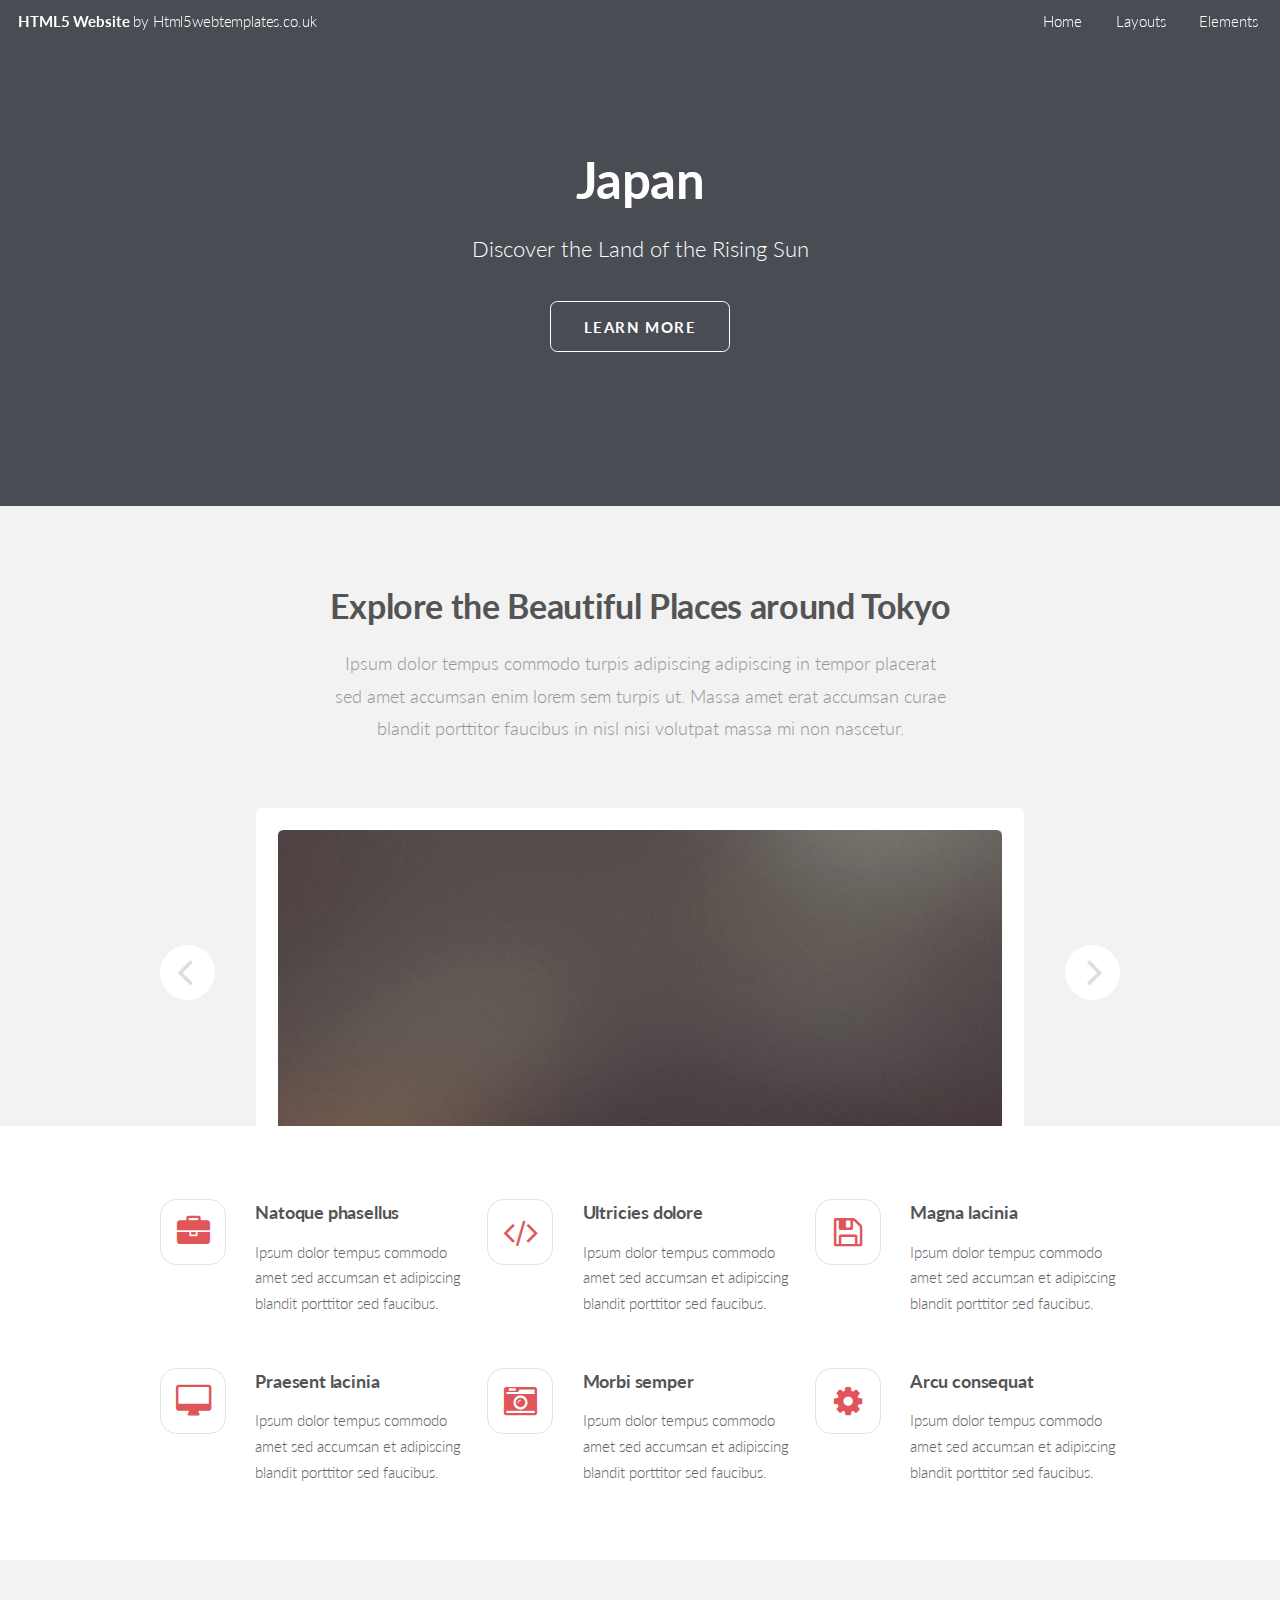
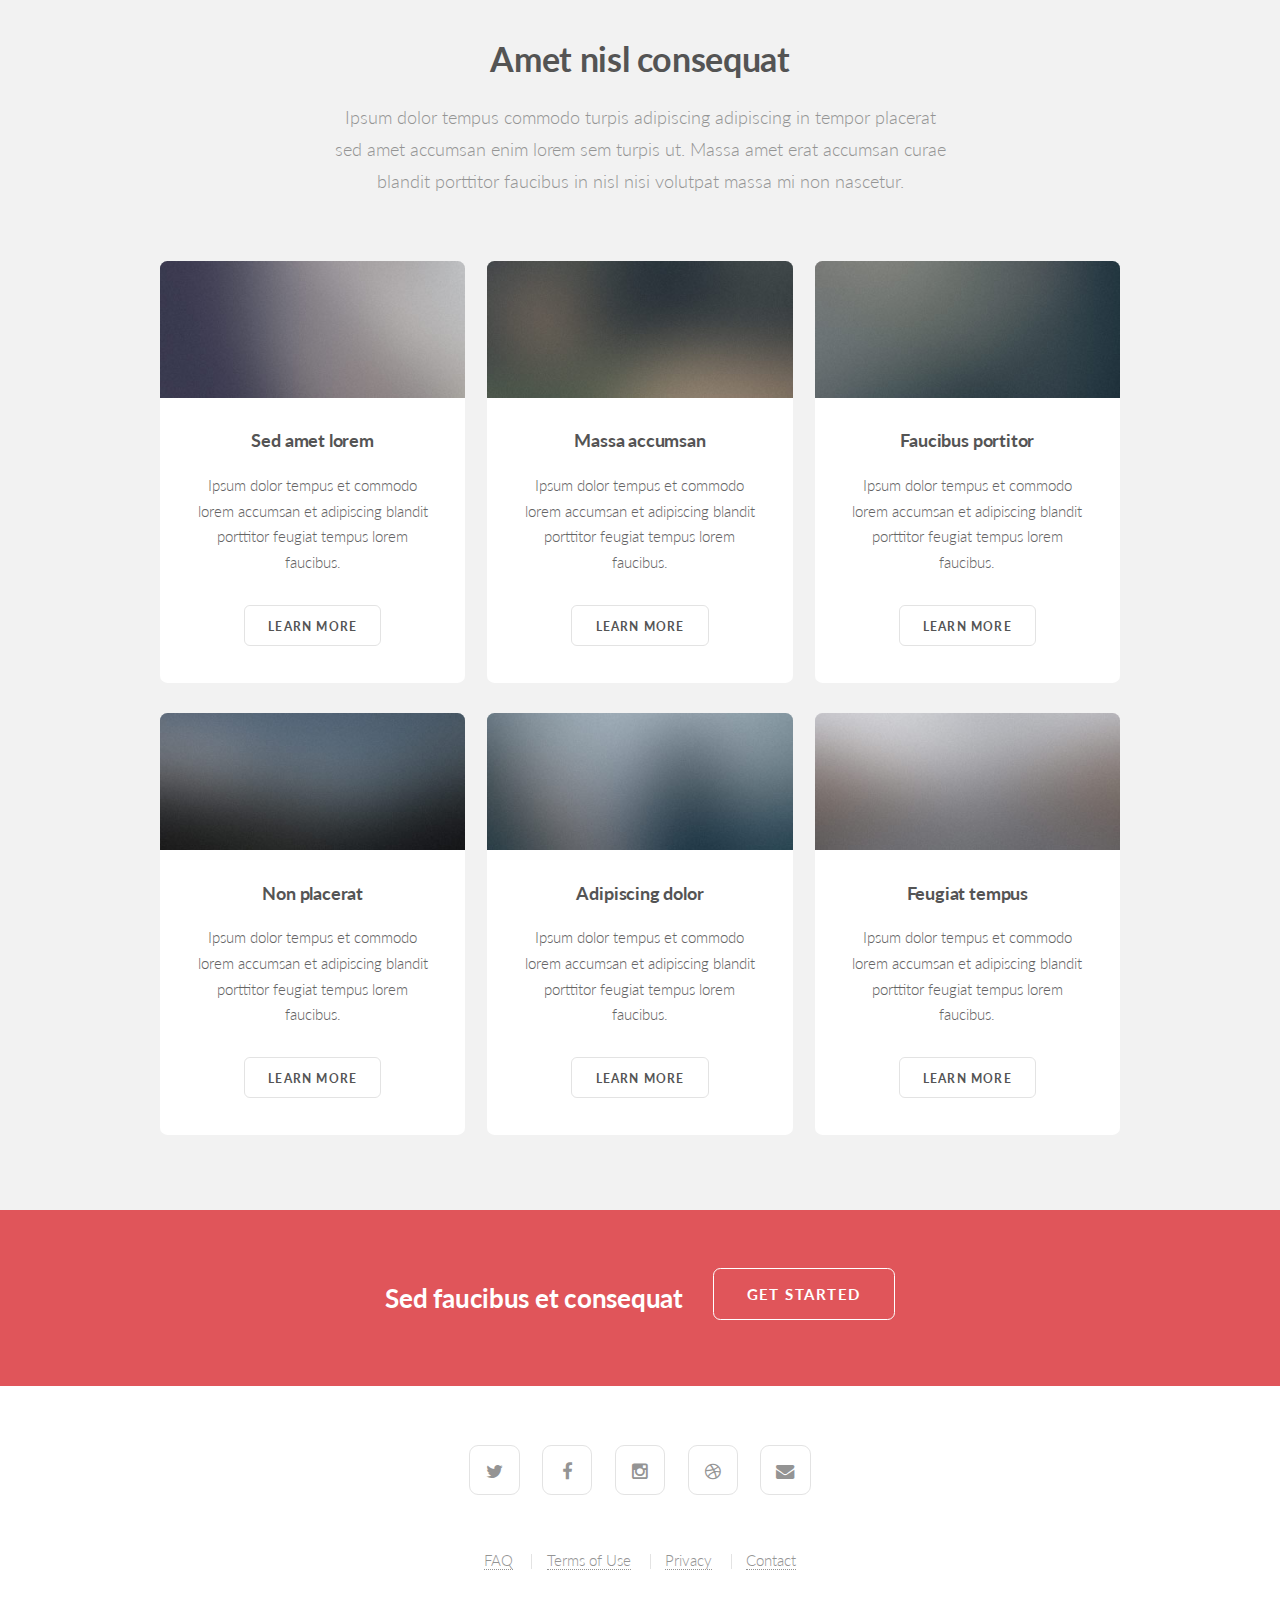
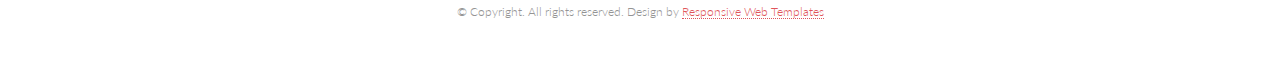
==== index.html @ 4ec7dd58 "Initial Commit" ====
<!DOCTYPE HTML>

<html>
	<head>
		<title> </title>
		<meta http-equiv="content-type" content="text/html; charset=utf-8" />
		<meta name="description" content="" />
		<meta name="keywords" content="" />
		<!--[if lte IE 8]><script src="css/ie/html5shiv.js"></script><![endif]-->
		<script src="js/jquery.min.js"></script>
		<script src="js/jquery.dropotron.min.js"></script>
		<script src="js/jquery.scrollgress.min.js"></script>
		<script src="js/jquery.scrolly.min.js"></script>
		<script src="js/jquery.slidertron.min.js"></script>
		<script src="js/skel.min.js"></script>
		<script src="js/skel-layers.min.js"></script>
		<script src="js/init.js"></script>
		<noscript>
			<link rel="stylesheet" href="css/skel.css" />
			<link rel="stylesheet" href="css/style.css" />
			<link rel="stylesheet" href="css/style-xlarge.css" />
		</noscript>
		<!--[if lte IE 9]><link rel="stylesheet" href="css/ie/v9.css" /><![endif]-->
		<!--[if lte IE 8]><link rel="stylesheet" href="css/ie/v8.css" /><![endif]-->
	</head>
	<body class="landing">

		<!-- Header -->
			<header id="header" class="alt skel-layers-fixed">
				<h1><a href="index.html">HTML5 Website <span>by Html5webtemplates.co.uk</span></a></h1>
				<nav id="nav">
					<ul>
						<li><a href="index.html">Home</a></li>
						<li>
							<a href="">Layouts</a>
							<ul>
								<li><a href="left-sidebar.html">Places</a></li>
								<li><a href="right-sidebar.html">Foods</a></li>
								<li><a href="no-sidebar.html">xNo Sidebar</a></li>
								<li>
									<a href="">Submenu</a>
									<ul>
										<li><a href="#">Option 1</a></li>
										<li><a href="#">Option 2</a></li>
										<li><a href="#">Option 3</a></li>
										<li><a href="#">Option 4</a></li>
									</ul>
								</li>
							</ul>
						</li>
						<li><a href="elements.html">Elements</a></li>
					</ul>
				</nav>
			</header>

		<!-- Banner -->
			<section id="banner">
				<div class="inner">
					<h1>Japan</h1>
					<p>Discover the Land of the Rising Sun</p>
					<ul class="actions">
						<li><a href="#one" class="button big scrolly">Learn More</a></li>
					</ul>
				</div>
			</section>

		<!-- One -->
			<section id="one" class="wrapper style1">
				<div class="container">
					<header class="major">
						<h2>Explore the Beautiful Places around Tokyo</h2>
						<p>Ipsum dolor tempus commodo turpis adipiscing adipiscing in tempor placerat<br />
						sed amet accumsan enim lorem sem turpis ut. Massa amet erat accumsan curae<br />
						blandit porttitor faucibus in nisl nisi volutpat massa mi non nascetur.</p>
					</header>
					<div class="slider">
						<span class="nav-previous"></span>
						<div class="viewer">
							<div class="reel">
								<div class="slide">
									<img src="images/slide01.jpg" alt="" />
								</div>
								<div class="slide">
									<img src="images/slide02.jpg" alt="" />
								</div>
								<div class="slide">
									<img src="images/slide03.jpg" alt="" />
								</div>
							</div>
						</div>
						<span class="nav-next"></span>
					</div>
				</div>
			</section>

		<!-- Two -->
			<section id="two" class="wrapper style2">
				<div class="container">
					<div class="row uniform">
						<div class="4u 6u(2) 12u$(3)">
							<section class="feature fa-briefcase">
								<h3>Natoque phasellus</h3>
								<p>Ipsum dolor tempus commodo amet sed accumsan et adipiscing blandit porttitor sed faucibus.</p>
							</section>
						</div>
						<div class="4u 6u$(2) 12u$(3)">
							<section class="feature fa-code">
								<h3>Ultricies dolore</h3>
								<p>Ipsum dolor tempus commodo amet sed accumsan et adipiscing blandit porttitor sed faucibus.</p>
							</section>
						</div>
						<div class="4u$ 6u(2) 12u$(3)">
							<section class="feature fa-save">
								<h3>Magna lacinia</h3>
								<p>Ipsum dolor tempus commodo amet sed accumsan et adipiscing blandit porttitor sed faucibus.</p>
							</section>
						</div>
						<div class="4u 6u$(2) 12u$(3)">
							<section class="feature fa-desktop">
								<h3>Praesent lacinia</h3>
								<p>Ipsum dolor tempus commodo amet sed accumsan et adipiscing blandit porttitor sed faucibus.</p>
							</section>
						</div>
						<div class="4u 6u(2) 12u$(3)">
							<section class="feature fa-camera-retro">
								<h3>Morbi semper</h3>
								<p>Ipsum dolor tempus commodo amet sed accumsan et adipiscing blandit porttitor sed faucibus.</p>
							</section>
						</div>
						<div class="4u$ 6u$(2) 12u$(3)">
							<section class="feature fa-cog">
								<h3>Arcu consequat</h3>
								<p>Ipsum dolor tempus commodo amet sed accumsan et adipiscing blandit porttitor sed faucibus.</p>
							</section>
						</div>
					</div>
				</div>
			</section>

		<!-- Three -->
			<section id="three" class="wrapper style1">
				<div class="container">
					<header class="major">
						<h2>Amet nisl consequat</h2>
						<p>Ipsum dolor tempus commodo turpis adipiscing adipiscing in tempor placerat<br />
						sed amet accumsan enim lorem sem turpis ut. Massa amet erat accumsan curae<br />
						blandit porttitor faucibus in nisl nisi volutpat massa mi non nascetur.</p>
					</header>
					<div class="row">
						<div class="4u 6u(2) 12u$(3)">
							<article class="box post">
								<a href="#" class="image fit"><img src="images/pic01.jpg" alt="" /></a>
								<h3>Sed amet lorem</h3>
								<p>Ipsum dolor tempus et commodo lorem accumsan et adipiscing blandit porttitor feugiat tempus lorem faucibus.</p>
								<ul class="actions">
									<li><a href="#" class="button">Learn More</a></li>
								</ul>
							</article>
						</div>
						<div class="4u 6u$(2) 12u$(3)">
							<article class="box post">
								<a href="#" class="image fit"><img src="images/pic02.jpg" alt="" /></a>
								<h3>Massa accumsan</h3>
								<p>Ipsum dolor tempus et commodo lorem accumsan et adipiscing blandit porttitor feugiat tempus lorem faucibus.</p>
								<ul class="actions">
									<li><a href="#" class="button">Learn More</a></li>
								</ul>
							</article>
						</div>
						<div class="4u$ 6u(2) 12u$(3)">
							<article class="box post">
								<a href="#" class="image fit"><img src="images/pic03.jpg" alt="" /></a>
								<h3>Faucibus portitor</h3>
								<p>Ipsum dolor tempus et commodo lorem accumsan et adipiscing blandit porttitor feugiat tempus lorem faucibus.</p>
								<ul class="actions">
									<li><a href="#" class="button">Learn More</a></li>
								</ul>
							</article>
						</div>
						<div class="4u 6u$(2) 12u$(3)">
							<article class="box post">
								<a href="#" class="image fit"><img src="images/pic04.jpg" alt="" /></a>
								<h3>Non placerat</h3>
								<p>Ipsum dolor tempus et commodo lorem accumsan et adipiscing blandit porttitor feugiat tempus lorem faucibus.</p>
								<ul class="actions">
									<li><a href="#" class="button">Learn More</a></li>
								</ul>
							</article>
						</div>
						<div class="4u 6u(2) 12u$(3)">
							<article class="box post">
								<a href="#" class="image fit"><img src="images/pic05.jpg" alt="" /></a>
								<h3>Adipiscing dolor</h3>
								<p>Ipsum dolor tempus et commodo lorem accumsan et adipiscing blandit porttitor feugiat tempus lorem faucibus.</p>
								<ul class="actions">
									<li><a href="#" class="button">Learn More</a></li>
								</ul>
							</article>
						</div>
						<div class="4u$ 6u$(2) 12u$(3)">
							<article class="box post">
								<a href="#" class="image fit"><img src="images/pic06.jpg" alt="" /></a>
								<h3>Feugiat tempus</h3>
								<p>Ipsum dolor tempus et commodo lorem accumsan et adipiscing blandit porttitor feugiat tempus lorem faucibus.</p>
								<ul class="actions">
									<li><a href="#" class="button">Learn More</a></li>
								</ul>
							</article>
						</div>
					</div>
				</div>
			</section>

		<!-- CTA -->
			<section id="cta" class="wrapper style3">
				<h2>Sed faucibus et consequat</h2>
				<ul class="actions">
					<li><a href="#" class="button big">Get Started</a></li>
				</ul>
			</section>

		<!-- Footer -->
			<footer id="footer">
				<ul class="icons">
					<li><a href="#" class="icon fa-twitter"><span class="label">Twitter</span></a></li>
					<li><a href="#" class="icon fa-facebook"><span class="label">Facebook</span></a></li>
					<li><a href="#" class="icon fa-instagram"><span class="label">Instagram</span></a></li>
					<li><a href="#" class="icon fa-dribbble"><span class="label">Dribbble</span></a></li>
					<li><a href="#" class="icon fa-envelope"><span class="label">Envelope</span></a></li>
				</ul>
				<ul class="menu">
					<li><a href="#">FAQ</a></li>
					<li><a href="#">Terms of Use</a></li>
					<li><a href="#">Privacy</a></li>
					<li><a href="#">Contact</a></li>
				</ul>
				<span class="copyright">
					&copy; Copyright. All rights reserved. Design by <a href="http://www.html5webtemplates.co.uk">Responsive Web Templates</a>
				</span>
			</footer>

	</body>
</html>
---- css/skel.css ----
/* Resets (http://meyerweb.com/eric/tools/css/reset/ | v2.0 | 20110126 | License: none (public domain)) */

	html,body,div,span,applet,object,iframe,h1,h2,h3,h4,h5,h6,p,blockquote,pre,a,abbr,acronym,address,big,cite,code,del,dfn,em,img,ins,kbd,q,s,samp,small,strike,strong,sub,sup,tt,var,b,u,i,center,dl,dt,dd,ol,ul,li,fieldset,form,label,legend,table,caption,tbody,tfoot,thead,tr,th,td,article,aside,canvas,details,embed,figure,figcaption,footer,header,hgroup,menu,nav,output,ruby,section,summary,time,mark,audio,video{margin:0;padding:0;border:0;font-size:100%;font:inherit;vertical-align:baseline;}article,aside,details,figcaption,figure,footer,header,hgroup,menu,nav,section{display:block;}body{line-height:1;}ol,ul{list-style:none;}blockquote,q{quotes:none;}blockquote:before,blockquote:after,q:before,q:after{content:'';content:none;}table{border-collapse:collapse;border-spacing:0;}body{-webkit-text-size-adjust:none}

/* Box Model */

	*, *:before, *:after {
		-moz-box-sizing: border-box;
		-webkit-box-sizing: border-box;
		box-sizing: border-box;
	}

/* Container */

	body {
		/* min-width: (containers) */
		min-width: 1200px;
	}

	.container {
		margin-left: auto;
		margin-right: auto;
		
		/* width: (containers) */
		width: 1200px;
	}

	/* Modifiers */

		/* 125% */
			.container.\31 25\25 {
				width: 100%;
				
				/* max-width: (containers * 1.25) */
				max-width: 1500px;

				/* min-width: (containers) */
				min-width: 1200px;
			}

		/* 75% */
			.container.\37 5\25 {
				
				/* width: (containers * 0.75) */
				width: 900px;

			}

		/* 50% */
			.container.\35 0\25 {
				
				/* width: (containers * 0.50) */
				width: 600px;

			}

		/* 25% */
			.container.\32 5\25 {
				
				/* width: (containers * 0.25) */
				width: 300px;

			}

/* Grid */

	.row {
		border-bottom: solid 1px transparent;
	}
	
	.row > * {
		float: left;
	}
	
	.row:after, .row:before {
		content: '';
		display: block;
		clear: both;
		height: 0;
	}
	
	.row.uniform > * > :first-child {
		margin-top: 0;
	}
	
	.row.uniform > * > :last-child {
		margin-bottom: 0;
	}

	/* Gutters */

		/* Normal */
		
			.row > * {
				/* padding: (gutters.horizontal) 0 0 (gutters.vertical) */
				padding: 0 0 0 2em;
			}

			.row {
				/* margin: -(gutters.horizontal) 0 0 -(gutters.vertical) */
				margin: 0 0 0 -2em;
			}
			
			.row.uniform > * {
				/* padding: (gutters.vertical) 0 0 (gutters.vertical) */
				padding: 2em 0 0 2em;
			}

			.row.uniform {
				/* margin: -(gutters.vertical) 0 0 -(gutters.vertical) */
				margin: -2em 0 0 -2em;
			}
			
		/* 200% */
		
			.row.\32 00\25 > * {
				/* padding: (gutters.horizontal) 0 0 (gutters.vertical) */
				padding: 0 0 0 4em;
			}

			.row.\32 00\25 {
				/* margin: -(gutters.horizontal) 0 0 -(gutters.vertical) */
				margin: 0 0 0 -4em;
			}

			.row.uniform.\32 00\25 > * {
				/* padding: (gutters.vertical) 0 0 (gutters.vertical) */
				padding: 4em 0 0 4em;
			}

			.row.uniform.\32 00\25 {
				/* margin: -(gutters.vertical) 0 0 -(gutters.vertical) */
				margin: -4em 0 0 -4em;
			}

		/* 150% */
		
			.row.\31 50\25 > * {
				/* padding: (gutters.horizontal) 0 0 (gutters.vertical) */
				padding: 0 0 0 1.5em;
			}

			.row.\31 50\25 {
				/* margin: -(gutters.horizontal) 0 0 -(gutters.vertical) */
				margin: 0 0 0 -1.5em;
			}

			.row.uniform.\31 50\25 > * {
				/* padding: (gutters.vertical) 0 0 (gutters.vertical) */
				padding: 1.5em 0 0 1.5em;
			}

			.row.uniform.\31 50\25 {
				/* margin: -(gutters.vertical) 0 0 -(gutters.vertical) */
				margin: -1.5em 0 0 -1.5em;
			}

		/* 50% */
		
			.row.\35 0\25 > * {
				/* padding: (gutters.horizontal) 0 0 (gutters.vertical) */
				padding: 0 0 0 1em;
			}

			.row.\35 0\25 {
				/* margin: -(gutters.horizontal) 0 0 -(gutters.vertical) */
				margin: 0 0 0 -1em;
			}

			.row.uniform.\35 0\25 > * {
				/* padding: (gutters.vertical) 0 0 (gutters.vertical) */
				padding: 1em 0 0 1em;
			}

			.row.uniform.\35 0\25 {
				/* margin: -(gutters.vertical) 0 0 -(gutters.vertical) */
				margin: -1em 0 0 -1em;
			}

		/* 25% */
		
			.row.\32 5\25 > * {
				/* padding: (gutters.horizontal) 0 0 (gutters.vertical) */
				padding: 0 0 0 0.5em;
			}

			.row.\32 5\25 {
				/* margin: -(gutters.horizontal) 0 0 -(gutters.vertical) */
				margin: 0 0 0 -0.5em;
			}

			.row.uniform.\32 5\25 > * {
				/* padding: (gutters.vertical) 0 0 (gutters.vertical) */
				padding: 0.5em 0 0 0.5em;
			}

			.row.uniform.\32 5\25 {
				/* margin: -(gutters.vertical) 0 0 -(gutters.vertical) */
				margin: -0.5em 0 0 -0.5em;
			}

		/* 0% */
		
			.row.\30 \25 > * {
				/* padding: (gutters.horizontal) 0 0 (gutters.vertical) */
				padding: 0;
			}

			.row.\30 \25 {
				/* margin: -(gutters.horizontal) 0 0 -(gutters.vertical) */
				margin: 0;
			}

	/* Cells */

		.\31 2u, .\31 2u\24, .\31 2u\28 1\29, .\31 2u\24\28 1\29 { width: 100%; clear: none; }
		.\31 1u, .\31 1u\24, .\31 1u\28 1\29, .\31 1u\24\28 1\29 { width: 91.6666666667%; clear: none; }
		.\31 0u, .\31 0u\24, .\31 0u\28 1\29, .\31 0u\24\28 1\29 { width: 83.3333333333%; clear: none; }
		.\39 u, .\39 u\24, .\39 u\28 1\29, .\39 u\24\28 1\29 { width: 75%; clear: none; }
		.\38 u, .\38 u\24, .\38 u\28 1\29, .\38 u\24\28 1\29 { width: 66.6666666667%; clear: none; }
		.\37 u, .\37 u\24, .\37 u\28 1\29, .\37 u\24\28 1\29 { width: 58.3333333333%; clear: none; }
		.\36 u, .\36 u\24, .\36 u\28 1\29, .\36 u\24\28 1\29 { width: 50%; clear: none; }
		.\35 u, .\35 u\24, .\35 u\28 1\29, .\35 u\24\28 1\29 { width: 41.6666666667%; clear: none; }
		.\34 u, .\34 u\24, .\34 u\28 1\29, .\34 u\24\28 1\29 { width: 33.3333333333%; clear: none; }
		.\33 u, .\33 u\24, .\33 u\28 1\29, .\33 u\24\28 1\29 { width: 25%; clear: none; }
		.\32 u, .\32 u\24, .\32 u\28 1\29, .\32 u\24\28 1\29 { width: 16.6666666667%; clear: none; }
		.\31 u, .\31 u\24, .\31 u\28 1\29, .\31 u\24\28 1\29 { width: 8.3333333333%; clear: none; }

		.\31 2u\24 + *, .\31 2u\24\28 1\29 + *,
		.\31 1u\24 + *, .\31 1u\24\28 1\29 + *,
		.\31 0u\24 + *, .\31 0u\24\28 1\29 + *,
		.\39 u\24 + *, .\39 u\24\28 1\29 + *,
		.\38 u\24 + *, .\38 u\24\28 1\29 + *,
		.\37 u\24 + *, .\37 u\24\28 1\29 + *,
		.\36 u\24 + *, .\36 u\24\28 1\29 + *,
		.\35 u\24 + *, .\35 u\24\28 1\29 + *,
		.\34 u\24 + *, .\34 u\24\28 1\29 + *,
		.\33 u\24 + *, .\33 u\24\28 1\29 + *,
		.\32 u\24 + *, .\32 u\24\28 1\29 + *,
		.\31 u\24  + *,  .\31 u\24\28 1\29 + * {
			clear: left;
		}
			
		.\-11u { margin-left: 91.6666666667% }
		.\-10u { margin-left: 83.3333333333% }
		.\-9u { margin-left: 75% }
		.\-8u { margin-left: 66.6666666667% }
		.\-7u { margin-left: 58.3333333333% }
		.\-6u { margin-left: 50% }
		.\-5u { margin-left: 41.6666666667% }
		.\-4u { margin-left: 33.3333333333% }
		.\-3u { margin-left: 25% }
		.\-2u { margin-left: 16.6666666667% }
		.\-1u { margin-left: 8.3333333333% }
---- css/style.css ----
@import url(font-awesome.min.css);
@import url("http://fonts.googleapis.com/css?family=Lato:300,700");

/*
	Drift by Pixelarity
	pixelarity.com @pixelarity
	License: pixelarity.com/license
*/

/* Basic */

	body {
		background: #fff;
	}

		body.is-loading * {
			-moz-animation: none !important;
			-webkit-animation: none !important;
			-o-animation: none !important;
			-ms-animation: none !important;
			animation: none !important;
			-moz-transition: none !important;
			-webkit-transition: none !important;
			-o-transition: none !important;
			-ms-transition: none !important;
			transition: none !important;
		}

	body, input, select, textarea {
		color: #646464;
		font-family: "Lato", Helvetica, sans-serif;
		font-size: 15pt;
		font-weight: 300;
		line-height: 1.75em;
	}

	a {
		-moz-transition: color 0.2s ease-in-out, border-color 0.2s ease-in-out;
		-webkit-transition: color 0.2s ease-in-out, border-color 0.2s ease-in-out;
		-o-transition: color 0.2s ease-in-out, border-color 0.2s ease-in-out;
		-ms-transition: color 0.2s ease-in-out, border-color 0.2s ease-in-out;
		transition: color 0.2s ease-in-out, border-color 0.2s ease-in-out;
		color: #e0555a;
		text-decoration: none;
		border-bottom: dotted 1px;
	}

		a:hover {
			text-decoration: none;
			color: #e0555a !important;
			border-bottom-color: transparent;
		}

	strong, b {
		color: #545454;
		font-weight: 700;
	}

	em, i {
		font-style: italic;
	}

	p {
		margin: 0 0 2em 0;
	}

	h1, h2, h3, h4, h5, h6 {
		color: #545454;
		font-weight: 700;
		line-height: 1em;
		margin: 0 0 1em 0;
		letter-spacing: -0.01em;
	}

		h1 a, h2 a, h3 a, h4 a, h5 a, h6 a {
			color: inherit;
			text-decoration: none;
		}

	h2 {
		font-size: 1.75em;
		line-height: 1.5em;
	}

	h3 {
		font-size: 1.25em;
		line-height: 1.5em;
	}

	h4 {
		font-size: 1.1em;
		line-height: 1.5em;
	}

	h5 {
		font-size: 0.9em;
		line-height: 1.5em;
	}

	h6 {
		font-size: 0.7em;
		line-height: 1.5em;
	}

	sub {
		font-size: 0.8em;
		position: relative;
		top: 0.5em;
	}

	sup {
		font-size: 0.8em;
		position: relative;
		top: -0.5em;
	}

	hr {
		border: 0;
		border-bottom: solid 1px rgba(144, 144, 144, 0.25);
		margin: 2em 0;
	}

		hr.major {
			margin: 3em 0;
		}

	blockquote {
		border-left: solid 4px rgba(144, 144, 144, 0.25);
		font-style: italic;
		margin: 0 0 2em 0;
		padding: 0.5em 0 0.5em 2em;
	}

	code {
		background: rgba(144, 144, 144, 0.075);
		border-radius: 0.5em;
		border: solid 1px rgba(144, 144, 144, 0.25);
		font-family: "Courier New", monospace;
		font-size: 0.9em;
		margin: 0 0.25em;
		padding: 0.25em 0.65em;
	}

	pre {
		-webkit-overflow-scrolling: touch;
		font-family: "Courier New", monospace;
		font-size: 0.9em;
		margin: 0 0 2em 0;
	}

		pre code {
			display: block;
			line-height: 1.75em;
			padding: 1em 1.5em;
			overflow-x: auto;
		}

	.align-left {
		text-align: left;
	}

	.align-center {
		text-align: center;
	}

	.align-right {
		text-align: right;
	}

/* Section/Article */

	section.special, article.special {
		text-align: center;
	}

	header p {
		color: #949494;
		position: relative;
		margin: 0 0 1.5em 0;
	}

	header h2 + p {
		font-size: 1.25em;
		margin-top: -1em;
		line-height: 1.75em;
	}

	header h3 + p {
		font-size: 1.1em;
		margin-top: -0.85em;
		line-height: 1.5em;
	}

	header h4 + p,
	header h5 + p,
	header h6 + p {
		font-size: 0.9em;
		margin-top: -0.75em;
		line-height: 1.5em;
	}

	header.major {
		text-align: center;
	}

		header.major h2 {
			font-size: 2.35em;
		}

		header.major p {
			margin: -1em 0 3.5em 0;
		}

/* Form */

	form {
		margin: 0 0 2em 0;
	}

	label {
		color: #545454;
		display: block;
		font-size: 0.9em;
		font-weight: 700;
		margin: 0 0 1em 0;
	}

	input[type="text"],
	input[type="password"],
	input[type="email"],
	select,
	textarea {
		-moz-appearance: none;
		-webkit-appearance: none;
		-o-appearance: none;
		-ms-appearance: none;
		appearance: none;
		background: rgba(144, 144, 144, 0.075);
		border-radius: 0.5em;
		border: none;
		border: solid 1px rgba(144, 144, 144, 0.25);
		color: inherit;
		display: block;
		outline: 0;
		padding: 0 1em;
		text-decoration: none;
		width: 100%;
	}

		input[type="text"]:invalid,
		input[type="password"]:invalid,
		input[type="email"]:invalid,
		select:invalid,
		textarea:invalid {
			box-shadow: none;
		}

		input[type="text"]:focus,
		input[type="password"]:focus,
		input[type="email"]:focus,
		select:focus,
		textarea:focus {
			border-color: #e0555a;
			box-shadow: 0 0 0 1px #e0555a;
		}

	.select-wrapper {
		text-decoration: none;
		display: block;
		position: relative;
	}

		.select-wrapper:before {
			-moz-osx-font-smoothing: grayscale;
			-webkit-font-smoothing: antialiased;
			font-family: FontAwesome;
			font-style: normal;
			font-weight: normal;
			text-transform: none !important;
		}

		.select-wrapper:before {
			content: '\f078';
			color: rgba(144, 144, 144, 0.25);
			display: block;
			height: 2.75em;
			line-height: 2.75em;
			pointer-events: none;
			position: absolute;
			right: 0;
			text-align: center;
			top: 0;
			width: 2.75em;
		}

		.select-wrapper select::-ms-expand {
			display: none;
		}

	input[type="text"],
	input[type="password"],
	input[type="email"],
	select {
		height: 2.75em;
	}

	textarea {
		padding: 0.75em 1em;
	}

	input[type="checkbox"],
	input[type="radio"] {
		-moz-appearance: none;
		-webkit-appearance: none;
		-o-appearance: none;
		-ms-appearance: none;
		appearance: none;
		display: block;
		float: left;
		margin-right: -2em;
		opacity: 0;
		width: 1em;
		z-index: -1;
	}

		input[type="checkbox"] + label,
		input[type="radio"] + label {
			text-decoration: none;
			color: #646464;
			cursor: pointer;
			display: inline-block;
			font-size: 1em;
			font-weight: 300;
			padding-left: 2.4em;
			padding-right: 0.75em;
			position: relative;
		}

			input[type="checkbox"] + label:before,
			input[type="radio"] + label:before {
				-moz-osx-font-smoothing: grayscale;
				-webkit-font-smoothing: antialiased;
				font-family: FontAwesome;
				font-style: normal;
				font-weight: normal;
				text-transform: none !important;
			}

			input[type="checkbox"] + label:before,
			input[type="radio"] + label:before {
				background: rgba(144, 144, 144, 0.075);
				border-radius: 0.5em;
				border: solid 1px rgba(144, 144, 144, 0.25);
				content: '';
				display: inline-block;
				height: 1.65em;
				left: 0;
				line-height: 1.58125em;
				position: absolute;
				text-align: center;
				top: 0;
				width: 1.65em;
			}

		input[type="checkbox"]:checked + label:before,
		input[type="radio"]:checked + label:before {
			background: #494d53;
			border-color: #494d53;
			color: #ffffff;
			content: '\f00c';
		}

		input[type="checkbox"]:focus + label:before,
		input[type="radio"]:focus + label:before {
			border-color: #e0555a;
			box-shadow: 0 0 0 1px #e0555a;
		}

	input[type="checkbox"] + label:before {
		border-radius: 0.5em;
	}

	input[type="radio"] + label:before {
		border-radius: 100%;
	}

	::-webkit-input-placeholder {
		color: #949494 !important;
		opacity: 1.0;
	}

	:-moz-placeholder {
		color: #949494 !important;
		opacity: 1.0;
	}

	::-moz-placeholder {
		color: #949494 !important;
		opacity: 1.0;
	}

	:-ms-input-placeholder {
		color: #949494 !important;
		opacity: 1.0;
	}

	.formerize-placeholder {
		color: #949494 !important;
		opacity: 1.0;
	}

/* Box */

	.box {
		border-radius: 0.5em;
		border: solid 1px rgba(144, 144, 144, 0.25);
		margin-bottom: 2em;
		padding: 2em;
	}

		.box > :last-child,
		.box > :last-child > :last-child,
		.box > :last-child > :last-child > :last-child {
			margin-bottom: 0;
		}

		.box.alt {
			border: 0;
			border-radius: 0;
			padding: 0;
		}

		.box.post {
			margin-left: auto;
			margin-right: auto;
			text-align: center;
		}

			.box.post .image:first-child {
				border-bottom-left-radius: 0;
				border-bottom-right-radius: 0;
				margin: -2em 0 2em -2em;
				width: calc(100% + 4em);
			}

				.box.post .image:first-child img {
					border-bottom-left-radius: 0;
					border-bottom-right-radius: 0;
				}

/* Icon */

	.icon {
		text-decoration: none;
		border-bottom: none;
		position: relative;
	}

		.icon:before {
			-moz-osx-font-smoothing: grayscale;
			-webkit-font-smoothing: antialiased;
			font-family: FontAwesome;
			font-style: normal;
			font-weight: normal;
			text-transform: none !important;
		}

		.icon > .label {
			display: none;
		}

/* Image */

	.image {
		border-radius: 0.5em;
		border: 0;
		display: inline-block;
		position: relative;
	}

		.image img {
			position: relative;
			border-radius: 0.5em;
			display: block;
		}

		.image.left {
			float: left;
			padding: 0 1.5em 1em 0;
			top: 0.25em;
		}

		.image.right {
			float: right;
			padding: 0 0 1em 1.5em;
			top: 0.25em;
		}

		.image.left, .image.right {
			max-width: 40%;
		}

			.image.left img, .image.right img {
				width: 100%;
			}

		.image.fit {
			display: block;
			margin: 0 0 2em 0;
			width: 100%;
		}

			.image.fit img {
				display: block;
				width: 100%;
			}

/* List */

	ol {
		list-style: decimal;
		margin: 0 0 2em 0;
		padding-left: 1.25em;
	}

		ol li {
			padding-left: 0.25em;
		}

	ul {
		list-style: disc;
		margin: 0 0 2em 0;
		padding-left: 1em;
	}

		ul li {
			padding-left: 0.5em;
		}

		ul.alt {
			list-style: none;
			padding-left: 0;
		}

			ul.alt li {
				border-top: solid 1px rgba(144, 144, 144, 0.25);
				padding: 0.5em 0;
			}

				ul.alt li:first-child {
					border-top: 0;
					padding-top: 0;
				}

		ul.icons {
			cursor: default;
			list-style: none;
			padding-left: 0;
		}

			ul.icons li {
				display: inline-block;
				padding: 0 1.25em 0 0;
			}

				ul.icons li:last-child {
					padding-right: 0 !important;
				}

				ul.icons li .icon {
					border-radius: 0.5em;
					border: solid 1px rgba(144, 144, 144, 0.25);
					color: #949494 !important;
					display: inline-block;
					font-size: 1.25em;
					height: 2.75em;
					line-height: 2.75em;
					text-align: center;
					width: 2.75em;
				}

				ul.icons li a.icon {
					-moz-transition: background-color 0.2s ease-in-out, color 0.2s ease-in-out;
					-webkit-transition: background-color 0.2s ease-in-out, color 0.2s ease-in-out;
					-o-transition: background-color 0.2s ease-in-out, color 0.2s ease-in-out;
					-ms-transition: background-color 0.2s ease-in-out, color 0.2s ease-in-out;
					transition: background-color 0.2s ease-in-out, color 0.2s ease-in-out;
				}

					ul.icons li a.icon:hover {
						background-color: rgba(144, 144, 144, 0.075);
					}

					ul.icons li a.icon:active {
						background-color: rgba(144, 144, 144, 0.2);
					}

		ul.actions {
			cursor: default;
			list-style: none;
			padding-left: 0;
		}

			ul.actions li {
				display: inline-block;
				padding: 0 1em 0 0;
				vertical-align: middle;
			}

				ul.actions li:last-child {
					padding-right: 0;
				}

			ul.actions.small li {
				padding: 0 0.5em 0 0;
			}

			ul.actions.vertical li {
				display: block;
				padding: 1em 0 0 0;
			}

				ul.actions.vertical li:first-child {
					padding-top: 0;
				}

				ul.actions.vertical li > * {
					margin-bottom: 0;
				}

			ul.actions.vertical.small li {
				padding: 0.5em 0 0 0;
			}

				ul.actions.vertical.small li:first-child {
					padding-top: 0;
				}

			ul.actions.fit {
				display: table;
				margin-left: -1em;
				padding: 0;
				table-layout: fixed;
				width: calc(100% + 1em);
			}

				ul.actions.fit li {
					display: table-cell;
					padding: 0 0 0 1em;
				}

					ul.actions.fit li > * {
						margin-bottom: 0;
					}

				ul.actions.fit.small {
					margin-left: -0.5em;
					width: calc(100% + 0.5em);
				}

					ul.actions.fit.small li {
						padding: 0 0 0 0.5em;
					}

		ul.menu {
			line-height: 1em;
			list-style: none;
			padding: 0;
		}

			ul.menu li {
				border-left: solid 1px rgba(144, 144, 144, 0.25);
				display: inline-block;
				margin-left: 1em;
				padding-left: 1em;
			}

				ul.menu li:first-child {
					border-left: 0;
					margin-left: 0;
					padding-left: 0;
				}

	dl {
		margin: 0 0 2em 0;
	}

/* Table */

	.table-wrapper {
		-webkit-overflow-scrolling: touch;
		overflow-x: auto;
	}

	table {
		margin: 0 0 2em 0;
		width: 100%;
	}

		table tbody tr {
			border: solid 1px rgba(144, 144, 144, 0.25);
			border-left: 0;
			border-right: 0;
		}

			table tbody tr:nth-child(2n + 1) {
				background-color: rgba(144, 144, 144, 0.075);
			}

		table td {
			padding: 0.75em 0.75em;
		}

		table th {
			color: #545454;
			font-size: 0.9em;
			font-weight: 700;
			padding: 0 0.75em 0.75em 0.75em;
			text-align: left;
		}

		table thead {
			border-bottom: solid 2px rgba(144, 144, 144, 0.25);
		}

		table tfoot {
			border-top: solid 2px rgba(144, 144, 144, 0.25);
		}

		table.alt {
			border-collapse: separate;
		}

			table.alt tbody tr td {
				border: solid 1px rgba(144, 144, 144, 0.25);
				border-left-width: 0;
				border-top-width: 0;
			}

				table.alt tbody tr td:first-child {
					border-left-width: 1px;
				}

			table.alt tbody tr:first-child td {
				border-top-width: 1px;
			}

			table.alt thead {
				border-bottom: 0;
			}

			table.alt tfoot {
				border-top: 0;
			}

/* Button */

	input[type="submit"],
	input[type="reset"],
	input[type="button"],
	.button {
		-moz-appearance: none;
		-webkit-appearance: none;
		-o-appearance: none;
		-ms-appearance: none;
		appearance: none;
		-moz-transition: background-color 0.2s ease-in-out, color 0.2s ease-in-out;
		-webkit-transition: background-color 0.2s ease-in-out, color 0.2s ease-in-out;
		-o-transition: background-color 0.2s ease-in-out, color 0.2s ease-in-out;
		-ms-transition: background-color 0.2s ease-in-out, color 0.2s ease-in-out;
		transition: background-color 0.2s ease-in-out, color 0.2s ease-in-out;
		background-color: transparent;
		border-radius: 0.5em;
		border: solid 1px rgba(144, 144, 144, 0.25) !important;
		color: #545454 !important;
		cursor: pointer;
		display: inline-block;
		font-size: 0.8em;
		font-weight: 700;
		height: 3.5em;
		letter-spacing: 0.1em;
		line-height: 3.5em;
		overflow: hidden;
		padding: 0 2em;
		text-align: center;
		text-decoration: none;
		text-overflow: ellipsis;
		text-transform: uppercase;
		white-space: nowrap;
	}

		input[type="submit"]:hover,
		input[type="reset"]:hover,
		input[type="button"]:hover,
		.button:hover {
			background-color: rgba(144, 144, 144, 0.075);
			color: #545454 !important;
		}

		input[type="submit"]:active,
		input[type="reset"]:active,
		input[type="button"]:active,
		.button:active {
			background-color: rgba(144, 144, 144, 0.2);
		}

		input[type="submit"].icon,
		input[type="reset"].icon,
		input[type="button"].icon,
		.button.icon {
			padding-left: 1.35em;
		}

			input[type="submit"].icon:before,
			input[type="reset"].icon:before,
			input[type="button"].icon:before,
			.button.icon:before {
				margin-right: 0.5em;
			}

		input[type="submit"].fit,
		input[type="reset"].fit,
		input[type="button"].fit,
		.button.fit {
			display: block;
			margin: 0 0 1em 0;
			width: 100%;
		}

		input[type="submit"].small,
		input[type="reset"].small,
		input[type="button"].small,
		.button.small {
			font-size: 0.8em;
		}

		input[type="submit"].big,
		input[type="reset"].big,
		input[type="button"].big,
		.button.big {
			font-size: 1em;
			height: 3.5em;
			line-height: 3.5em;
			padding: 0 2.25em;
		}

		input[type="submit"].special,
		input[type="reset"].special,
		input[type="button"].special,
		.button.special {
			background-color: #e0555a;
			color: #ffffff !important;
		}

			input[type="submit"].special:hover,
			input[type="reset"].special:hover,
			input[type="button"].special:hover,
			.button.special:hover {
				background-color: #E46B6F;
			}

			input[type="submit"].special:active,
			input[type="reset"].special:active,
			input[type="button"].special:active,
			.button.special:active {
				background-color: #DC3F45;
			}

		input[type="submit"].disabled, input[type="submit"]:disabled,
		input[type="reset"].disabled,
		input[type="reset"]:disabled,
		input[type="button"].disabled,
		input[type="button"]:disabled,
		.button.disabled,
		.button:disabled {
			background-color: #646464 !important;
			box-shadow: inset 0 -0.15em 0 0 rgba(0, 0, 0, 0.15);
			color: #fff !important;
			cursor: default;
			opacity: 0.25;
		}

/* Feature */

	.feature {
		text-decoration: none;
		padding-left: 6.5em;
		position: relative;
		text-align: left;
	}

		.feature:before {
			-moz-osx-font-smoothing: grayscale;
			-webkit-font-smoothing: antialiased;
			font-family: FontAwesome;
			font-style: normal;
			font-weight: normal;
			text-transform: none !important;
		}

		.feature:before {
			border-radius: 0.5em;
			border: solid 1px rgba(144, 144, 144, 0.25);
			color: #e0555a;
			display: inline-block;
			font-size: 2.25em;
			height: 2em;
			left: 0;
			line-height: 2em;
			position: absolute;
			text-align: center;
			top: 0;
			width: 2em;
		}

		.feature h3 {
			margin: 0 0 0.7em 0;
		}

/* Slider */

	.slider {
		position: relative;
	}

		.slider .viewer {
			position: relative;
			border-radius: 0.5em;
			border: solid 1.5em #fff;
			height: 20em;
			margin: 0 auto;
			overflow: hidden;
			width: 80%;
		}

		.slider .slide img {
			border-radius: 0.375em;
			display: block;
			width: 100%;
		}

		.slider .nav-next,
		.slider .nav-previous {
			text-decoration: none;
			background: #fff;
			border-radius: 100%;
			color: #ddd;
			cursor: pointer;
			display: block;
			font-size: 3em;
			height: 1.25em;
			line-height: 1.15em;
			margin-top: -0.5em;
			position: absolute;
			text-align: center;
			top: 50%;
			width: 1.25em;
		}

			.slider .nav-next:before,
			.slider .nav-previous:before {
				-moz-osx-font-smoothing: grayscale;
				-webkit-font-smoothing: antialiased;
				font-family: FontAwesome;
				font-style: normal;
				font-weight: normal;
				text-transform: none !important;
			}

			.slider .nav-next:before,
			.slider .nav-previous:before {
				position: relative;
			}

		.slider .nav-next {
			right: 0;
		}

			.slider .nav-next:before {
				content: '\f105';
				right: -0.05em;
			}

		.slider .nav-previous {
			left: 0;
		}

			.slider .nav-previous:before {
				content: '\f104';
				left: -0.05em;
			}

/* Wrapper */

	.wrapper {
		padding: 5em 0 3em 0;
	}

		.wrapper.style1 {
			background: #f2f2f2;
		}

			.wrapper.style1 .box {
				background: #ffffff;
				border: 0;
			}

		.wrapper.style2 {
			background: #ffffff;
		}

		.wrapper.style3 {
			background: #e0555a;
			color: #d1f2f5;
		}

			.wrapper.style3 h1, .wrapper.style3 h2, .wrapper.style3 h3, .wrapper.style3 h4, .wrapper.style3 h5, .wrapper.style3 h6 {
				color: #ffffff;
			}

			.wrapper.style3 header p {
				color: #b5ebef;
			}

			.wrapper.style3 .button {
				border-color: white !important;
				color: #ffffff !important;
			}

				.wrapper.style3 .button:hover {
					background-color: rgba(255, 255, 255, 0.075);
				}

				.wrapper.style3 .button:active {
					background-color: rgba(255, 255, 255, 0.2);
				}

/* Header */

	#skel-layers-wrapper {
		padding-top: 3em;
	}

	body.landing #skel-layers-wrapper {
		padding-top: 0;
	}
	@-moz-keyframes reveal-header { 0% { top: -5em; } 100% { top: 0; } }
	@-webkit-keyframes reveal-header { 0% { top: -5em; } 100% { top: 0; } }
	@-o-keyframes reveal-header { 0% { top: -5em; } 100% { top: 0; } }
	@-ms-keyframes reveal-header { 0% { top: -5em; } 100% { top: 0; } }
	@keyframes reveal-header { 0% { top: -5em; } 100% { top: 0; } }

	#header {
		background-color: #fff;
		box-shadow: 0 1px 2px 0 rgba(0, 0, 0, 0.05);
		color: inherit;
		cursor: default;
		height: 3em;
		left: 0;
		line-height: 3em;
		position: fixed;
		top: 0;
		width: 100%;
		z-index: 10000;
	}

		#header.reveal {
			-moz-animation: reveal-header 0.5s;
			-webkit-animation: reveal-header 0.5s;
			-o-animation: reveal-header 0.5s;
			-ms-animation: reveal-header 0.5s;
			animation: reveal-header 0.5s;
		}

		#header.alt {
			-moz-animation: none;
			-webkit-animation: none;
			-o-animation: none;
			-ms-animation: none;
			animation: none;
			background-color: transparent;
			box-shadow: none;
			color: #fff;
		}

		#header h1 {
			color: inherit;
			font-size: 1em;
			height: inherit;
			left: 1.25em;
			line-height: inherit;
			margin: 0;
			padding: 0;
			position: absolute;
			top: 0;
		}

			#header h1 span {
				font-weight: 300;
			}

			#header h1 a {
				border: 0;
			}

		#header nav {
			height: inherit;
			line-height: inherit;
			position: absolute;
			right: 1.5em;
			top: 0;
			vertical-align: middle;
		}

			#header nav > ul {
				list-style: none;
				margin: 0;
				padding-left: 0;
			}

				#header nav > ul > li {
					border-radius: 0.5em;
					display: inline-block;
					margin-left: 2em;
					padding-left: 0;
				}

					#header nav > ul > li a {
						border: 0;
						color: inherit;
						display: inline-block;
						text-decoration: none;
					}

						#header nav > ul > li a.icon:before {
							margin-right: 0.5em;
						}

					#header nav > ul > li:first-child {
						margin-left: 0;
					}

					#header nav > ul > li .button {
						height: 2.25em;
						line-height: 2.25em;
						margin-bottom: 0;
						padding: 0 1em;
						position: relative;
						top: -0.075em;
						vertical-align: middle;
					}

					#header nav > ul > li > ul {
						display: none;
					}

		#header .container {
			position: relative;
		}

			#header .container h1 {
				left: 0;
			}

			#header .container nav {
				right: 0;
			}

	.dropotron {
		background: #fff;
		border-radius: 0.5em;
		box-shadow: 0 0 3px 1px rgba(0, 0, 0, 0.05);
		list-style: none;
		margin-top: -0.75em;
		min-width: 10em;
		padding: 0.75em 0;
	}

		.dropotron li {
			padding: 0;
		}

			.dropotron li a {
				-moz-transition: none !important;
				-webkit-transition: none !important;
				-o-transition: none !important;
				-ms-transition: none !important;
				transition: none !important;
				border: 0;
				box-shadow: inset 0 1px 0 0 rgba(144, 144, 144, 0.2);
				color: inherit;
				display: block;
				line-height: 2.25em;
				padding: 0 1em;
			}

			.dropotron li:first-child > a {
				box-shadow: none;
			}

			.dropotron li.active > a, .dropotron li:hover > a {
				background: #e0555a;
				color: #ffffff !important;
			}

		.dropotron.level-0 {
			font-size: 0.9em;
			margin-top: 1em;
		}

			.dropotron.level-0:before {
				-moz-transform: rotate(45deg);
				-webkit-transform: rotate(45deg);
				-o-transform: rotate(45deg);
				-ms-transform: rotate(45deg);
				transform: rotate(45deg);
				background: #fff;
				content: '';
				display: block;
				height: 0.75em;
				position: absolute;
				right: 1.5em;
				top: -0.375em;
				width: 0.75em;
				box-shadow: inset 1px 1px 0 0 rgba(0, 0, 0, 0.075);
				box-shadow: -1px -1px 2px 0 rgba(0, 0, 0, 0.05);
			}

/* Banner */

	#banner {
		background-attachment: scroll,						fixed;
		background-color: #494d53;
		background-image: url("images/overlay.png"), url("../images/banner.jpg");
		background-position: top left,					center center;
		background-repeat: repeat,						no-repeat;
		background-size: auto,						cover;
		color: #d1d2d4;
		padding: 16em 0;
		position: relative;
		text-align: center;
	}

		#banner:after {
			-moz-transition: opacity 2s ease-in-out;
			-webkit-transition: opacity 2s ease-in-out;
			-o-transition: opacity 2s ease-in-out;
			-ms-transition: opacity 2s ease-in-out;
			transition: opacity 2s ease-in-out;
			background: #3d4045;
			content: '';
			height: 100%;
			left: 0;
			opacity: 0;
			position: absolute;
			top: 0;
			width: 100%;
			z-index: 1;
		}

		#banner :last-child {
			margin-bottom: 0;
		}

		#banner h1, #banner h2, #banner h3, #banner h4, #banner h5, #banner h6 {
			color: #fff;
		}

		#banner .inner {
			position: relative;
			z-index: 2;
		}

		#banner .button {
			border-color: white !important;
			color: #ffffff !important;
		}

			#banner .button:hover {
				background-color: rgba(255, 255, 255, 0.075);
			}

			#banner .button:active {
				background-color: rgba(255, 255, 255, 0.2);
			}

		#banner h1 {
			font-size: 3.5em;
			line-height: 1.25em;
			margin: 0 0 0.5em 0;
			padding: 0;
		}

		#banner p {
			font-size: 1.5em;
			margin-bottom: 1.75em;
			color: #fff;
		}

	body.is-loading #banner:after {
		opacity: 1.0;
	}

/* One */

	#one {
		padding-bottom: 0;
	}

		#one .slider .viewer {
			border-bottom-left-radius: 0;
			border-bottom-right-radius: 0;
			border-bottom: 0;
		}

		#one .slider .slide img {
			border-bottom-left-radius: 0;
			border-bottom-right-radius: 0;
		}

/* Main */

	#main > .container {
		position: relative;
		background: #ffffff;
		border-radius: 0.5em;
		margin-bottom: 2em;
		padding: 3em;
	}

		#main > .container > :last-child,
		#main > .container > :last-child > :last-child,
		#main > .container > :last-child > :last-child > :last-child {
			margin-bottom: 0;
		}

/* CTA */

	#cta {
		padding: 4em 0;
		text-align: center;
		vertical-align: middle;
	}

		#cta h2 {
			display: inline-block;
			margin: 0 1em 0 0;
			vertical-align: middle;
		}

		#cta .actions {
			display: inline-block;
			margin: 0;
		}

/* Footer */

	#footer {
		color: #949494;
		padding: 4em 0;
		text-align: center;
	}

		#footer .icons {
			margin: 0 0 4em 0;
		}

		#footer .menu a {
			color: inherit;
		}

		#footer .copyright {
			font-size: 0.8em;
		}
---- css/style-xlarge.css ----
/*
	Drift by Pixelarity
	pixelarity.com @pixelarity
	License: pixelarity.com/license
*/

/* Basic */

	body, input, select, textarea {
		font-size: 12pt;
	}

/* Banner */

	#banner {
		padding: 12em 0;
	}
---- css/ie/v9.css ----
/*
	Drift by Pixelarity
	pixelarity.com @pixelarity
	License: pixelarity.com/license
*/

/* Banner */

	#banner:after {
		display: none;
	}
---- css/ie/v8.css ----
/*
	Drift by Pixelarity
	pixelarity.com @pixelarity
	License: pixelarity.com/license
*/

/* Border Fix */

	.image,
	.image > img,
	.box,
	.slider .viewer,
	.slider .nav-next,
	.slider .nav-previous,
	#main > .container {
		-ms-behavior: url("css/ie/PIE.htc");
	}

	code,
	table td,
	ul.icons li .icon,
	.feature:before,
	input[type="submit"],
	input[type="reset"],
	input[type="button"],
	.button,
	input[type="text"],
	input[type="password"],
	input[type="email"],
	select,
	textarea {
		border: solid 1px #ccc;
	}

/* Box */

	.box {
		position: relative;
	}

		.box.post .image:first-child {
			margin: 0 0 2em;
			width: 100%;
		}

/* Header */

	#header {
		border-bottom: solid 1px #ccc;
	}

		#header.alt {
			border-bottom: 0;
		}

	.dropotron {
		border: solid 1px #ccc;
	}

		.dropotron.level-0 {
			margin-top: -4px;
			border-top: 0;
		}

			.dropotron.level-0:before {
				display: none;
			}

/* Banner */

	#banner {
		background-image: url("../../images/banner.jpg");
		background-repeat: no-repeat;
		background-size: cover;
		-ms-behavior: url("css/ie/backgroundsize.min.htc");
	}
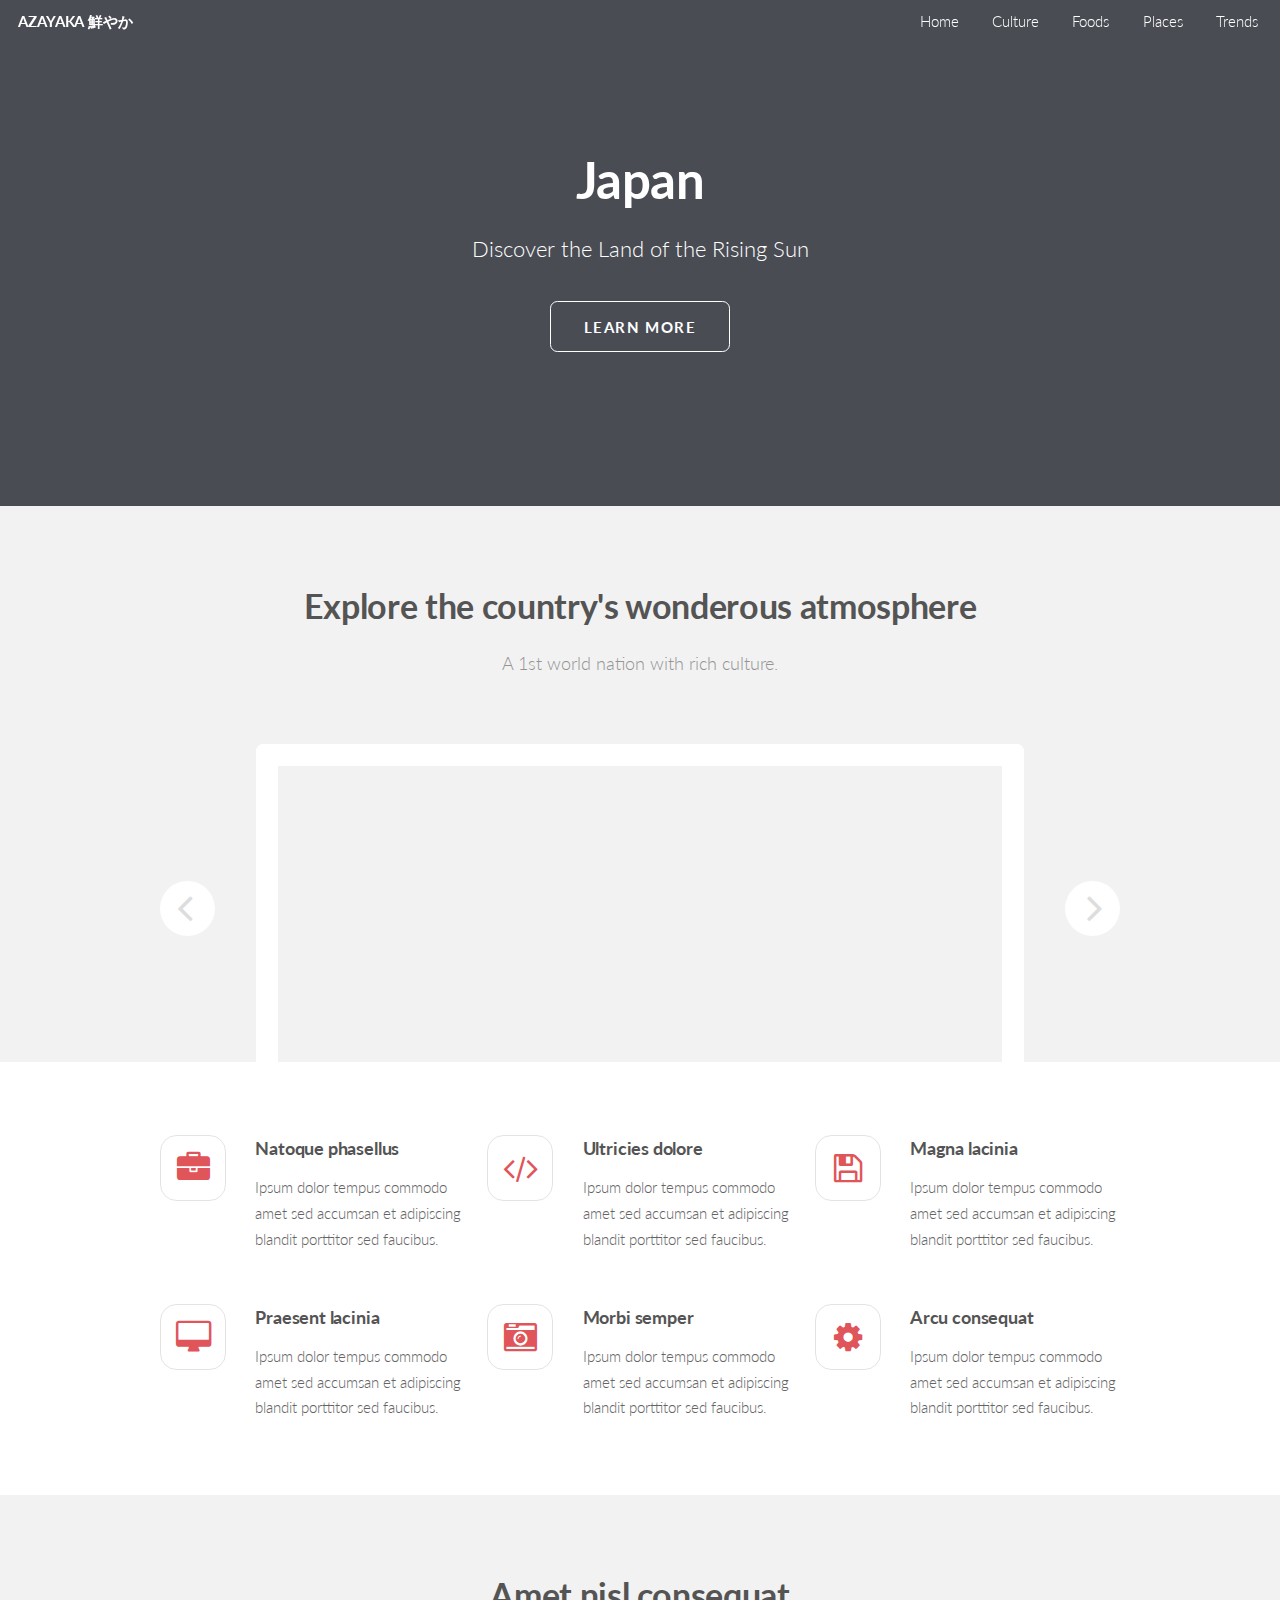
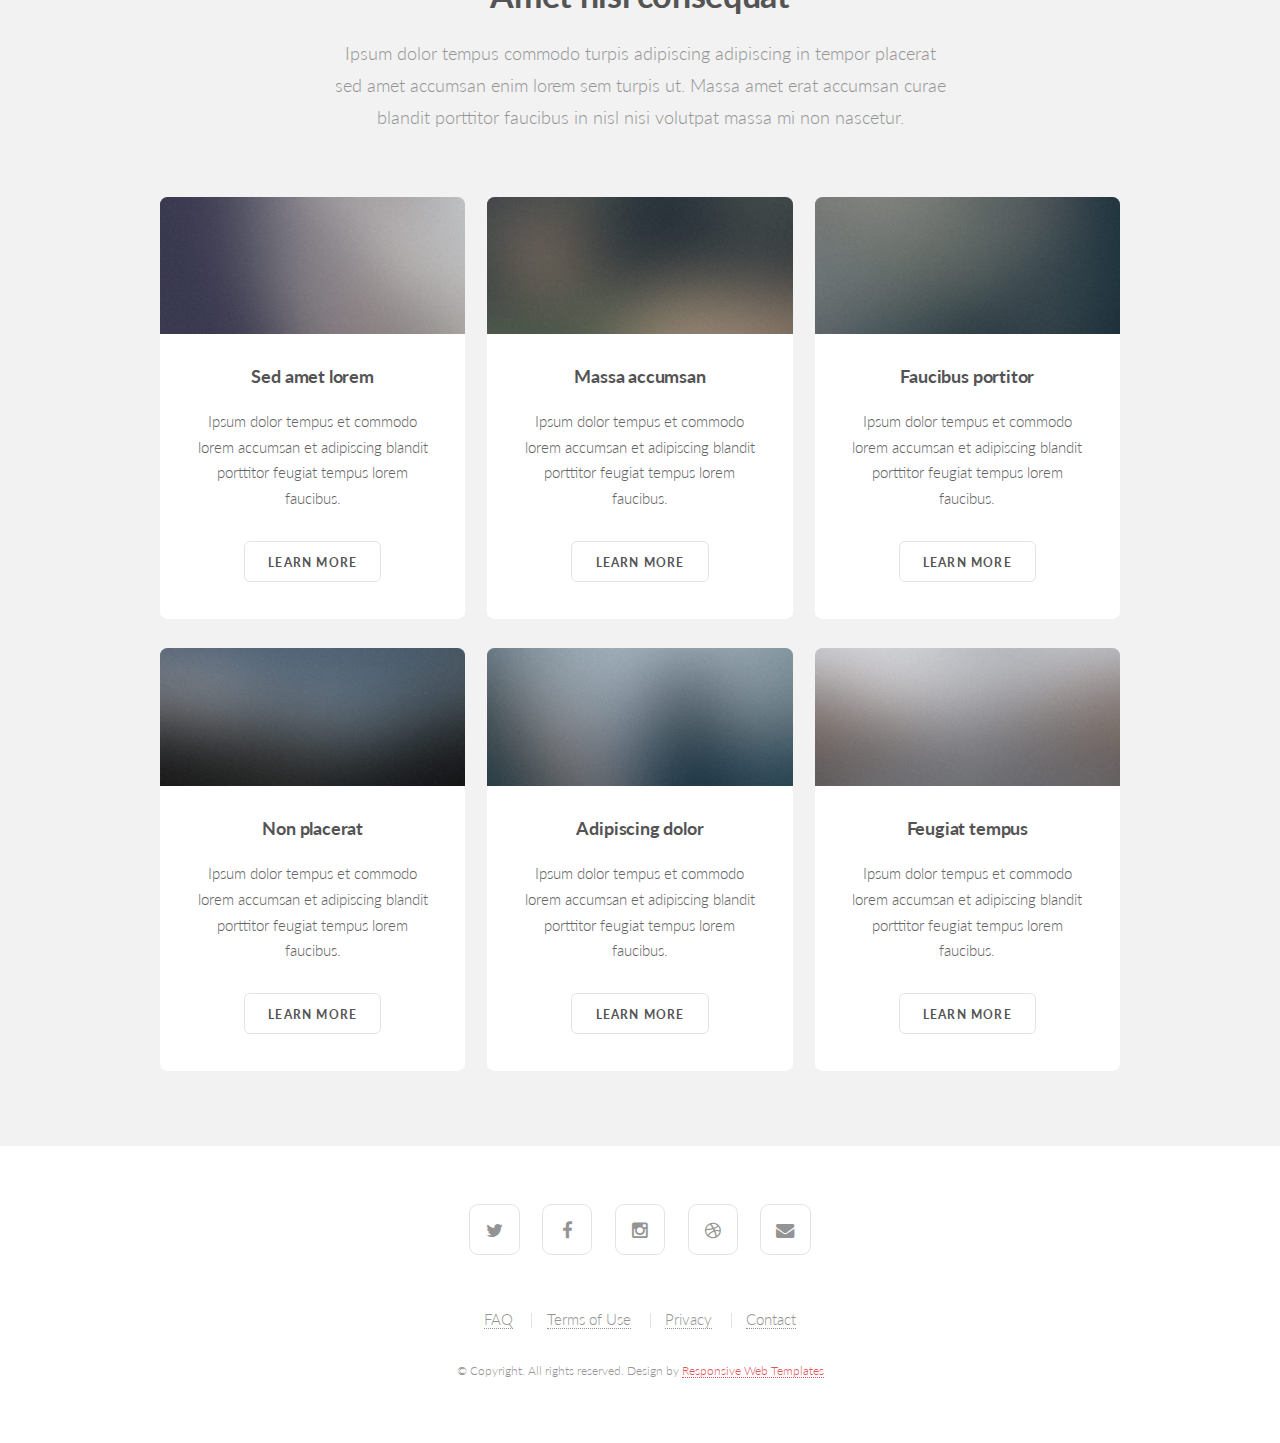
==== commit 765a9242: "Minor Pages Update" ====
--- a/index.html
+++ b/index.html
@@ -27,28 +27,14 @@
 
 		<!-- Header -->
 			<header id="header" class="alt skel-layers-fixed">
-				<h1><a href="index.html">HTML5 Website <span>by Html5webtemplates.co.uk</span></a></h1>
+				<h1><a href="index.html">AZAYAKA 鮮やか</a></h1>
 				<nav id="nav">
 					<ul>
 						<li><a href="index.html">Home</a></li>
-						<li>
-							<a href="">Layouts</a>
-							<ul>
-								<li><a href="left-sidebar.html">Places</a></li>
-								<li><a href="right-sidebar.html">Foods</a></li>
-								<li><a href="no-sidebar.html">xNo Sidebar</a></li>
-								<li>
-									<a href="">Submenu</a>
-									<ul>
-										<li><a href="#">Option 1</a></li>
-										<li><a href="#">Option 2</a></li>
-										<li><a href="#">Option 3</a></li>
-										<li><a href="#">Option 4</a></li>
-									</ul>
-								</li>
-							</ul>
-						</li>
-						<li><a href="elements.html">Elements</a></li>
+						<li><a href="left-sidebar.html">Culture</a></li>
+						<li><a href="right-sidebar.html">Foods</a></li>
+						<li><a href="no-sidebar.html">Places</a></li>
+						<li><a href="elements.html">Trends</a></li>
 					</ul>
 				</nav>
 			</header>
@@ -68,23 +54,21 @@
 			<section id="one" class="wrapper style1">
 				<div class="container">
 					<header class="major">
-						<h2>Explore the Beautiful Places around Tokyo</h2>
-						<p>Ipsum dolor tempus commodo turpis adipiscing adipiscing in tempor placerat<br />
-						sed amet accumsan enim lorem sem turpis ut. Massa amet erat accumsan curae<br />
-						blandit porttitor faucibus in nisl nisi volutpat massa mi non nascetur.</p>
+						<h2>Explore the country's wonderous atmosphere</h2>
+						<p>A 1st world nation with rich culture.</p>
 					</header>
 					<div class="slider">
 						<span class="nav-previous"></span>
 						<div class="viewer">
 							<div class="reel">
 								<div class="slide">
-									<img src="images/slide01.jpg" alt="" />
+									<img src="images/Cherry-Blossom.jpg" alt="" />
 								</div>
 								<div class="slide">
-									<img src="images/slide02.jpg" alt="" />
+									<img src="images/Japanese-Food.jpg" alt="" />
 								</div>
 								<div class="slide">
-									<img src="images/slide03.jpg" alt="" />
+									<img src="images/Bamboo-Forest.jpg" alt="" />
 								</div>
 							</div>
 						</div>
@@ -209,14 +193,6 @@
 						</div>
 					</div>
 				</div>
-			</section>
-
-		<!-- CTA -->
-			<section id="cta" class="wrapper style3">
-				<h2>Sed faucibus et consequat</h2>
-				<ul class="actions">
-					<li><a href="#" class="button big">Get Started</a></li>
-				</ul>
 			</section>
 
 		<!-- Footer -->
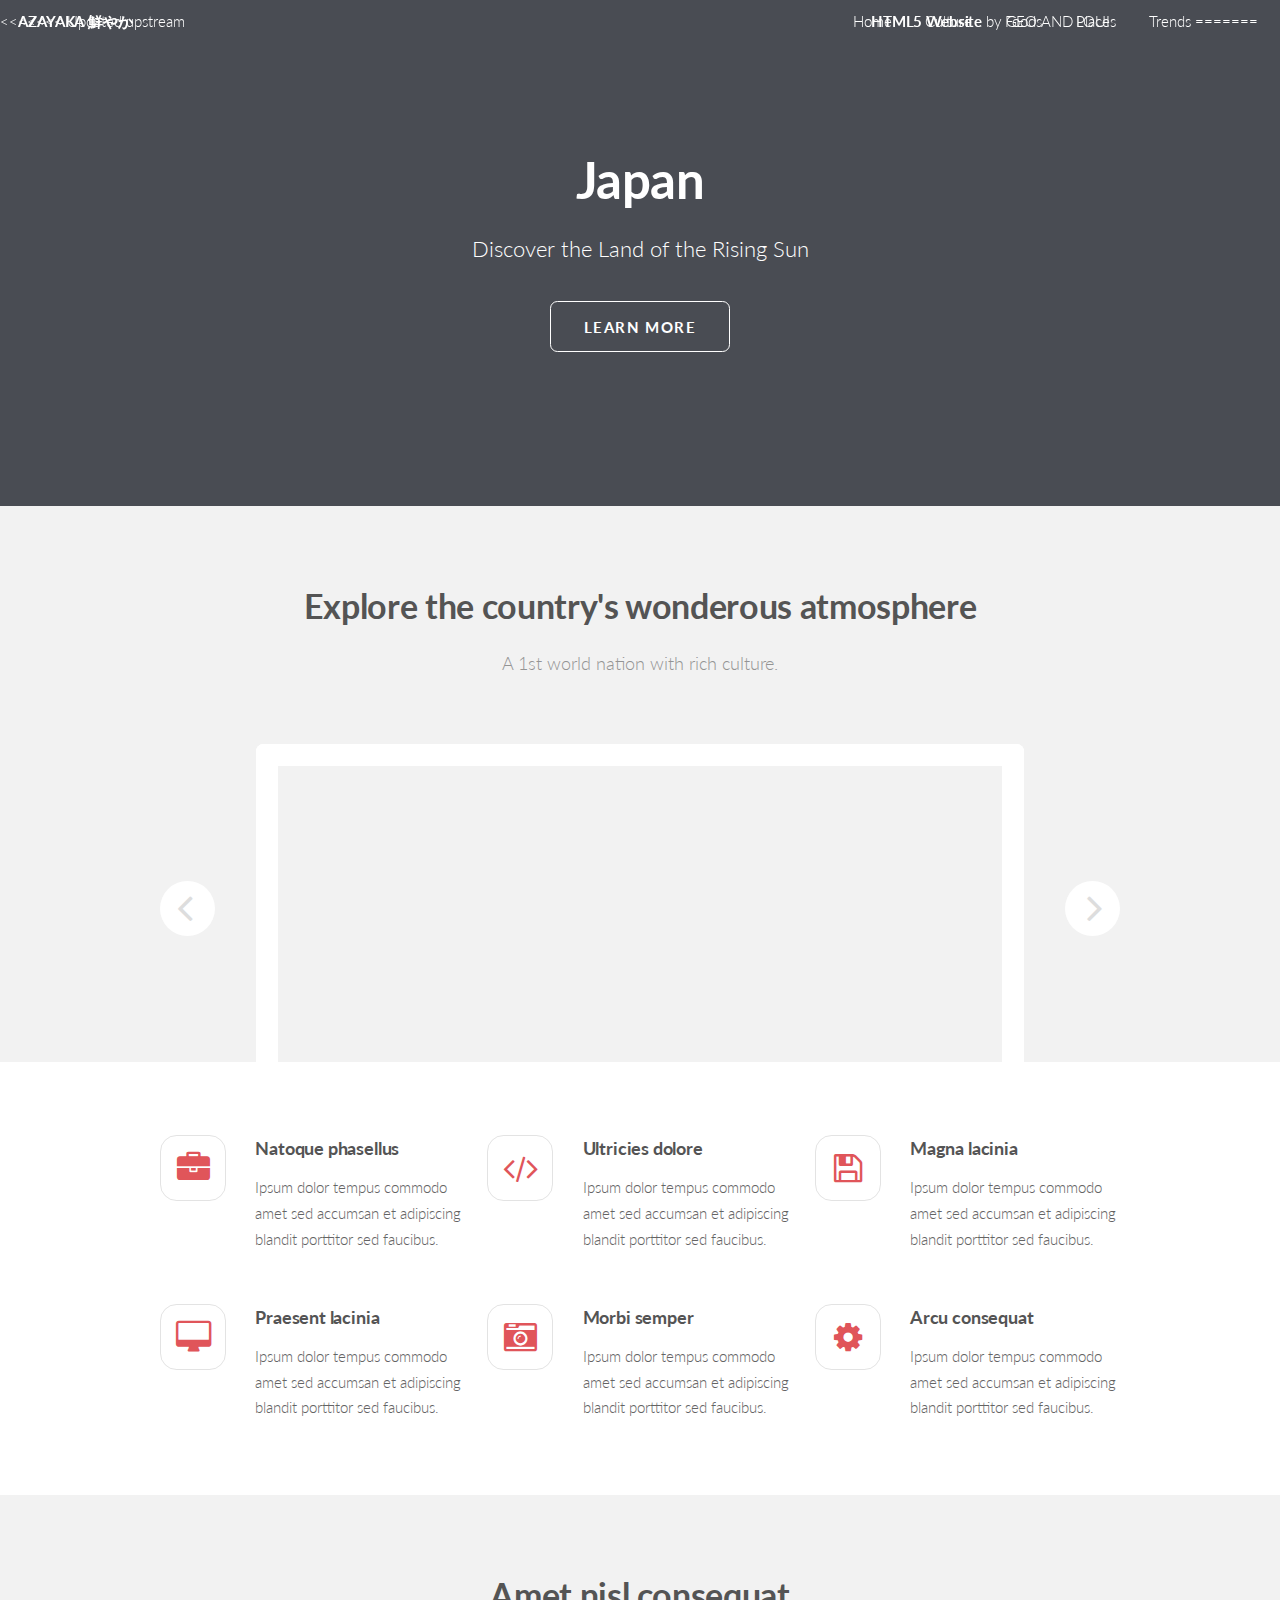
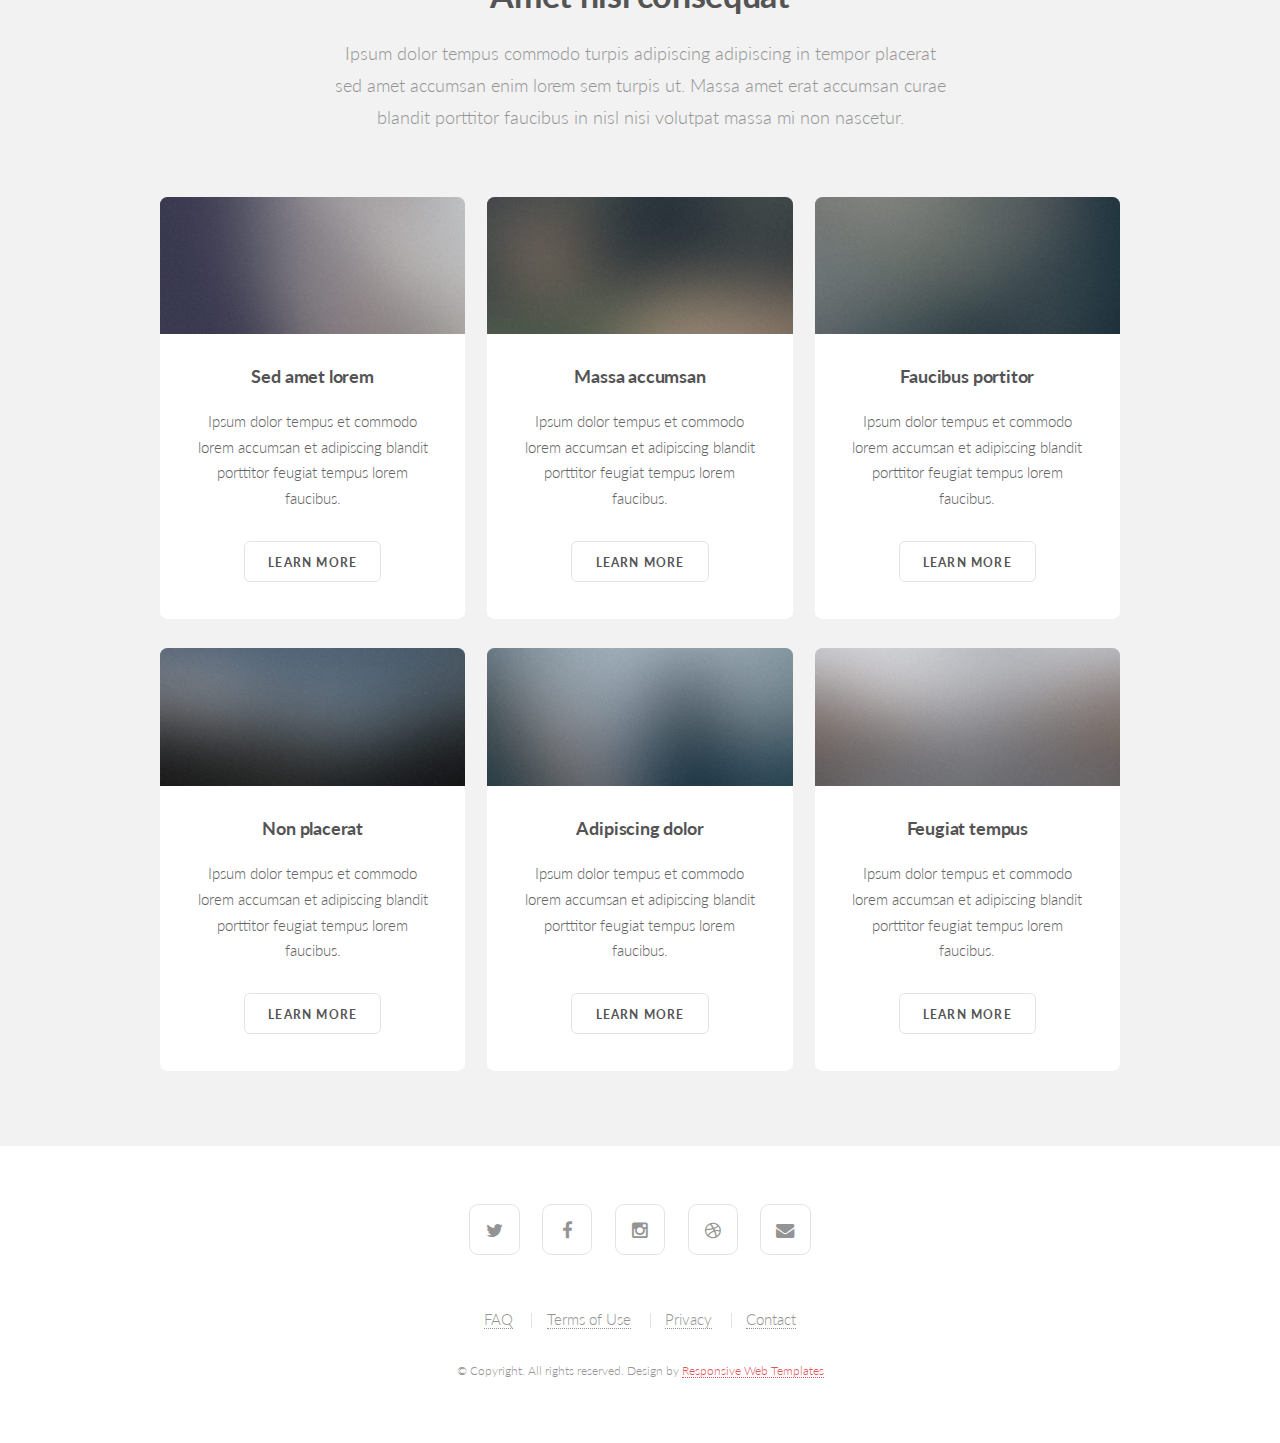
==== commit 9dc2e7f0: "places(kyoto)" ====
--- a/index.html
+++ b/index.html
@@ -27,6 +27,7 @@
 
 		<!-- Header -->
 			<header id="header" class="alt skel-layers-fixed">
+<<<<<<< Updated upstream
 				<h1><a href="index.html">AZAYAKA 鮮やか</a></h1>
 				<nav id="nav">
 					<ul>
@@ -35,6 +36,30 @@
 						<li><a href="right-sidebar.html">Foods</a></li>
 						<li><a href="no-sidebar.html">Places</a></li>
 						<li><a href="elements.html">Trends</a></li>
+=======
+				<h1><a href="index.html">HTML5 Website <span>by GEO AND LOUI</span></a></h1>
+				<nav id="nav">
+					<ul>
+						<li><a href="index.html">Home</a></li>
+						<li>
+							<a href="">Layouts</a>
+							<ul>
+								<li><a href="places.html">Places</a></li>
+								<li><a href="trends.html">Trends</a></li>
+								<li><a href="no-sidebar.html">xNo Sidebar</a></li>
+								<li>
+									<a href="">Submenu</a>
+									<ul>
+										<li><a href="#">Option 1</a></li>
+										<li><a href="#">Option 2</a></li>
+										<li><a href="#">Option 3</a></li>
+										<li><a href="#">Option 4</a></li>
+									</ul>
+								</li>
+							</ul>
+						</li>
+						<li><a href="elements.html">Elements</a></li>
+>>>>>>> Stashed changes
 					</ul>
 				</nav>
 			</header>
@@ -76,7 +101,7 @@
 					</div>
 				</div>
 			</section>
-
+					
 		<!-- Two -->
 			<section id="two" class="wrapper style2">
 				<div class="container">
--- a/css/style.css
+++ b/css/style.css
@@ -1297,6 +1297,16 @@
 			color: #fff;
 		}
 
+		.banner{
+			width: 100%;
+			display: block;
+		}
+
+		.banner > .banner-image{
+			width: 100%;
+			display: block;
+		}
+
 	body.is-loading #banner:after {
 		opacity: 1.0;
 	}
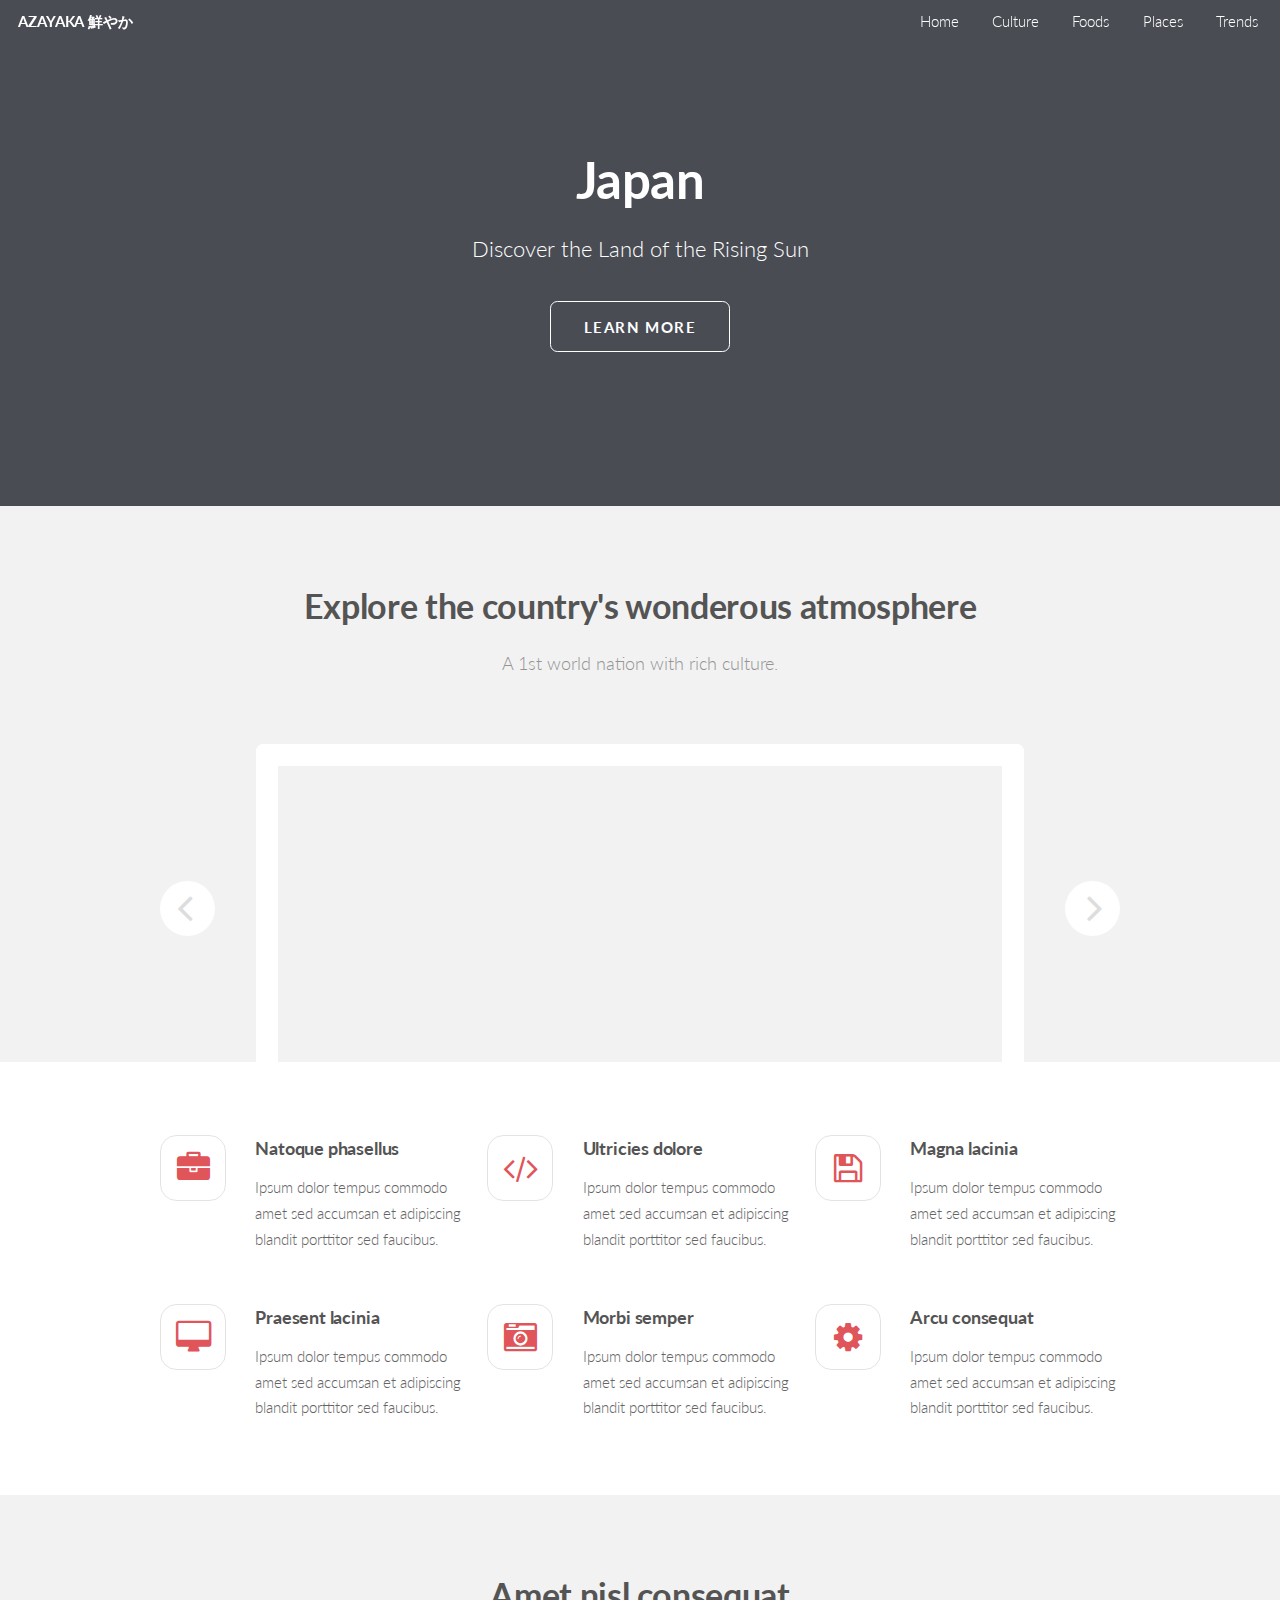
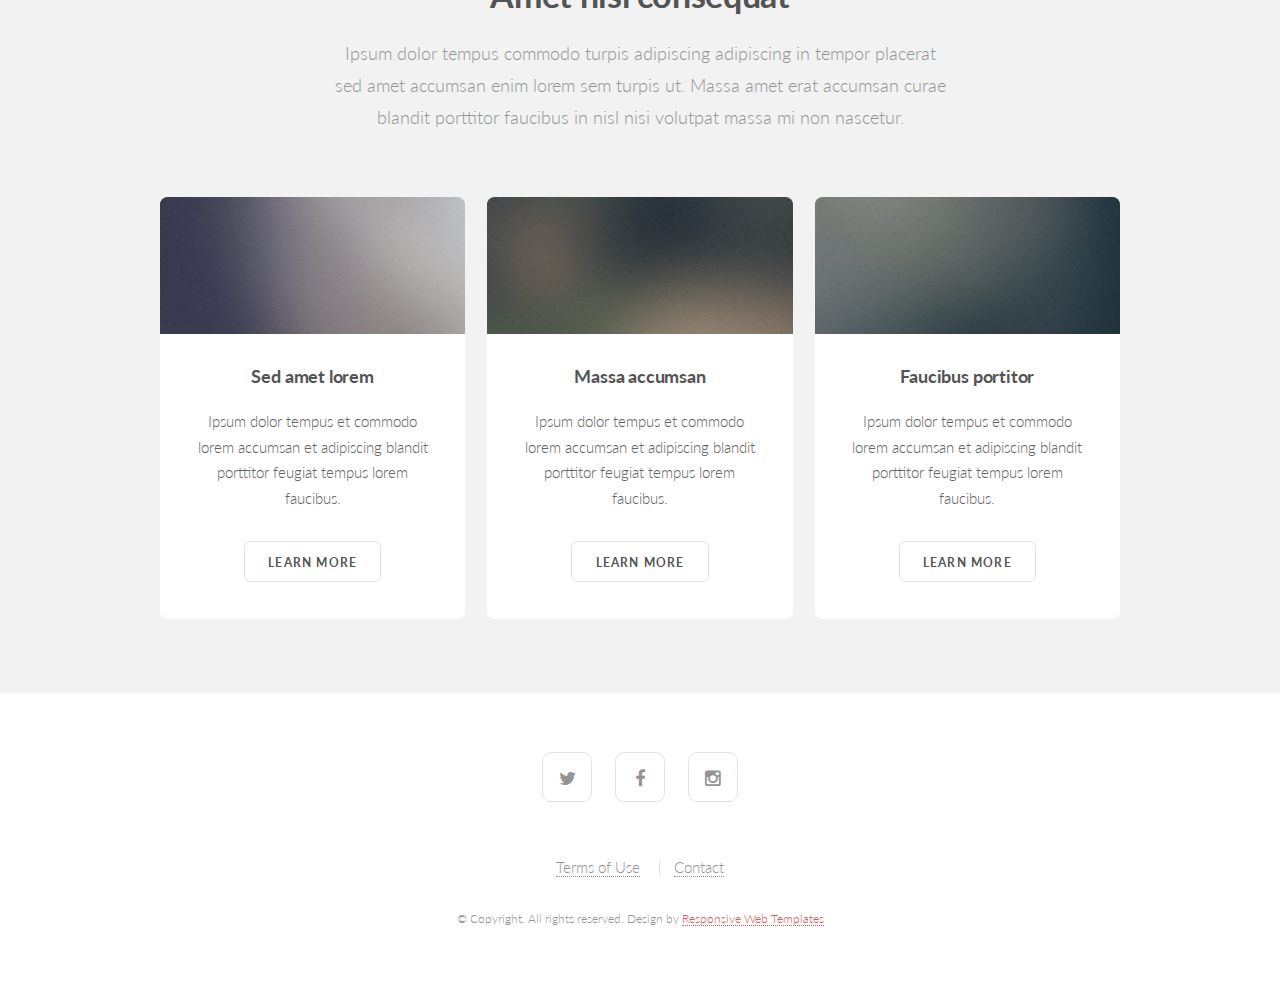
==== commit f77731aa: "Places Update - Kyoto" ====
--- a/index.html
+++ b/index.html
@@ -2,11 +2,10 @@
 
 <html>
 	<head>
-		<title> </title>
+		<title>Ayazaka | Homepage</title>
 		<meta http-equiv="content-type" content="text/html; charset=utf-8" />
 		<meta name="description" content="" />
 		<meta name="keywords" content="" />
-		<!--[if lte IE 8]><script src="css/ie/html5shiv.js"></script><![endif]-->
 		<script src="js/jquery.min.js"></script>
 		<script src="js/jquery.dropotron.min.js"></script>
 		<script src="js/jquery.scrollgress.min.js"></script>
@@ -20,46 +19,21 @@
 			<link rel="stylesheet" href="css/style.css" />
 			<link rel="stylesheet" href="css/style-xlarge.css" />
 		</noscript>
-		<!--[if lte IE 9]><link rel="stylesheet" href="css/ie/v9.css" /><![endif]-->
-		<!--[if lte IE 8]><link rel="stylesheet" href="css/ie/v8.css" /><![endif]-->
 	</head>
 	<body class="landing">
 
 		<!-- Header -->
 			<header id="header" class="alt skel-layers-fixed">
-<<<<<<< Updated upstream
+
 				<h1><a href="index.html">AZAYAKA 鮮やか</a></h1>
 				<nav id="nav">
 					<ul>
 						<li><a href="index.html">Home</a></li>
 						<li><a href="left-sidebar.html">Culture</a></li>
 						<li><a href="right-sidebar.html">Foods</a></li>
-						<li><a href="no-sidebar.html">Places</a></li>
-						<li><a href="elements.html">Trends</a></li>
-=======
-				<h1><a href="index.html">HTML5 Website <span>by GEO AND LOUI</span></a></h1>
-				<nav id="nav">
-					<ul>
-						<li><a href="index.html">Home</a></li>
-						<li>
-							<a href="">Layouts</a>
-							<ul>
-								<li><a href="places.html">Places</a></li>
-								<li><a href="trends.html">Trends</a></li>
-								<li><a href="no-sidebar.html">xNo Sidebar</a></li>
-								<li>
-									<a href="">Submenu</a>
-									<ul>
-										<li><a href="#">Option 1</a></li>
-										<li><a href="#">Option 2</a></li>
-										<li><a href="#">Option 3</a></li>
-										<li><a href="#">Option 4</a></li>
-									</ul>
-								</li>
-							</ul>
-						</li>
-						<li><a href="elements.html">Elements</a></li>
->>>>>>> Stashed changes
+						<li><a href="places.html">Places</a></li>
+						<li><a href="trends.html">Trends</a></li>
+
 					</ul>
 				</nav>
 			</header>
@@ -101,7 +75,7 @@
 					</div>
 				</div>
 			</section>
-					
+
 		<!-- Two -->
 			<section id="two" class="wrapper style2">
 				<div class="container">
@@ -186,36 +160,6 @@
 								</ul>
 							</article>
 						</div>
-						<div class="4u 6u$(2) 12u$(3)">
-							<article class="box post">
-								<a href="#" class="image fit"><img src="images/pic04.jpg" alt="" /></a>
-								<h3>Non placerat</h3>
-								<p>Ipsum dolor tempus et commodo lorem accumsan et adipiscing blandit porttitor feugiat tempus lorem faucibus.</p>
-								<ul class="actions">
-									<li><a href="#" class="button">Learn More</a></li>
-								</ul>
-							</article>
-						</div>
-						<div class="4u 6u(2) 12u$(3)">
-							<article class="box post">
-								<a href="#" class="image fit"><img src="images/pic05.jpg" alt="" /></a>
-								<h3>Adipiscing dolor</h3>
-								<p>Ipsum dolor tempus et commodo lorem accumsan et adipiscing blandit porttitor feugiat tempus lorem faucibus.</p>
-								<ul class="actions">
-									<li><a href="#" class="button">Learn More</a></li>
-								</ul>
-							</article>
-						</div>
-						<div class="4u$ 6u$(2) 12u$(3)">
-							<article class="box post">
-								<a href="#" class="image fit"><img src="images/pic06.jpg" alt="" /></a>
-								<h3>Feugiat tempus</h3>
-								<p>Ipsum dolor tempus et commodo lorem accumsan et adipiscing blandit porttitor feugiat tempus lorem faucibus.</p>
-								<ul class="actions">
-									<li><a href="#" class="button">Learn More</a></li>
-								</ul>
-							</article>
-						</div>
 					</div>
 				</div>
 			</section>
@@ -226,13 +170,9 @@
 					<li><a href="#" class="icon fa-twitter"><span class="label">Twitter</span></a></li>
 					<li><a href="#" class="icon fa-facebook"><span class="label">Facebook</span></a></li>
 					<li><a href="#" class="icon fa-instagram"><span class="label">Instagram</span></a></li>
-					<li><a href="#" class="icon fa-dribbble"><span class="label">Dribbble</span></a></li>
-					<li><a href="#" class="icon fa-envelope"><span class="label">Envelope</span></a></li>
 				</ul>
 				<ul class="menu">
-					<li><a href="#">FAQ</a></li>
 					<li><a href="#">Terms of Use</a></li>
-					<li><a href="#">Privacy</a></li>
 					<li><a href="#">Contact</a></li>
 				</ul>
 				<span class="copyright">
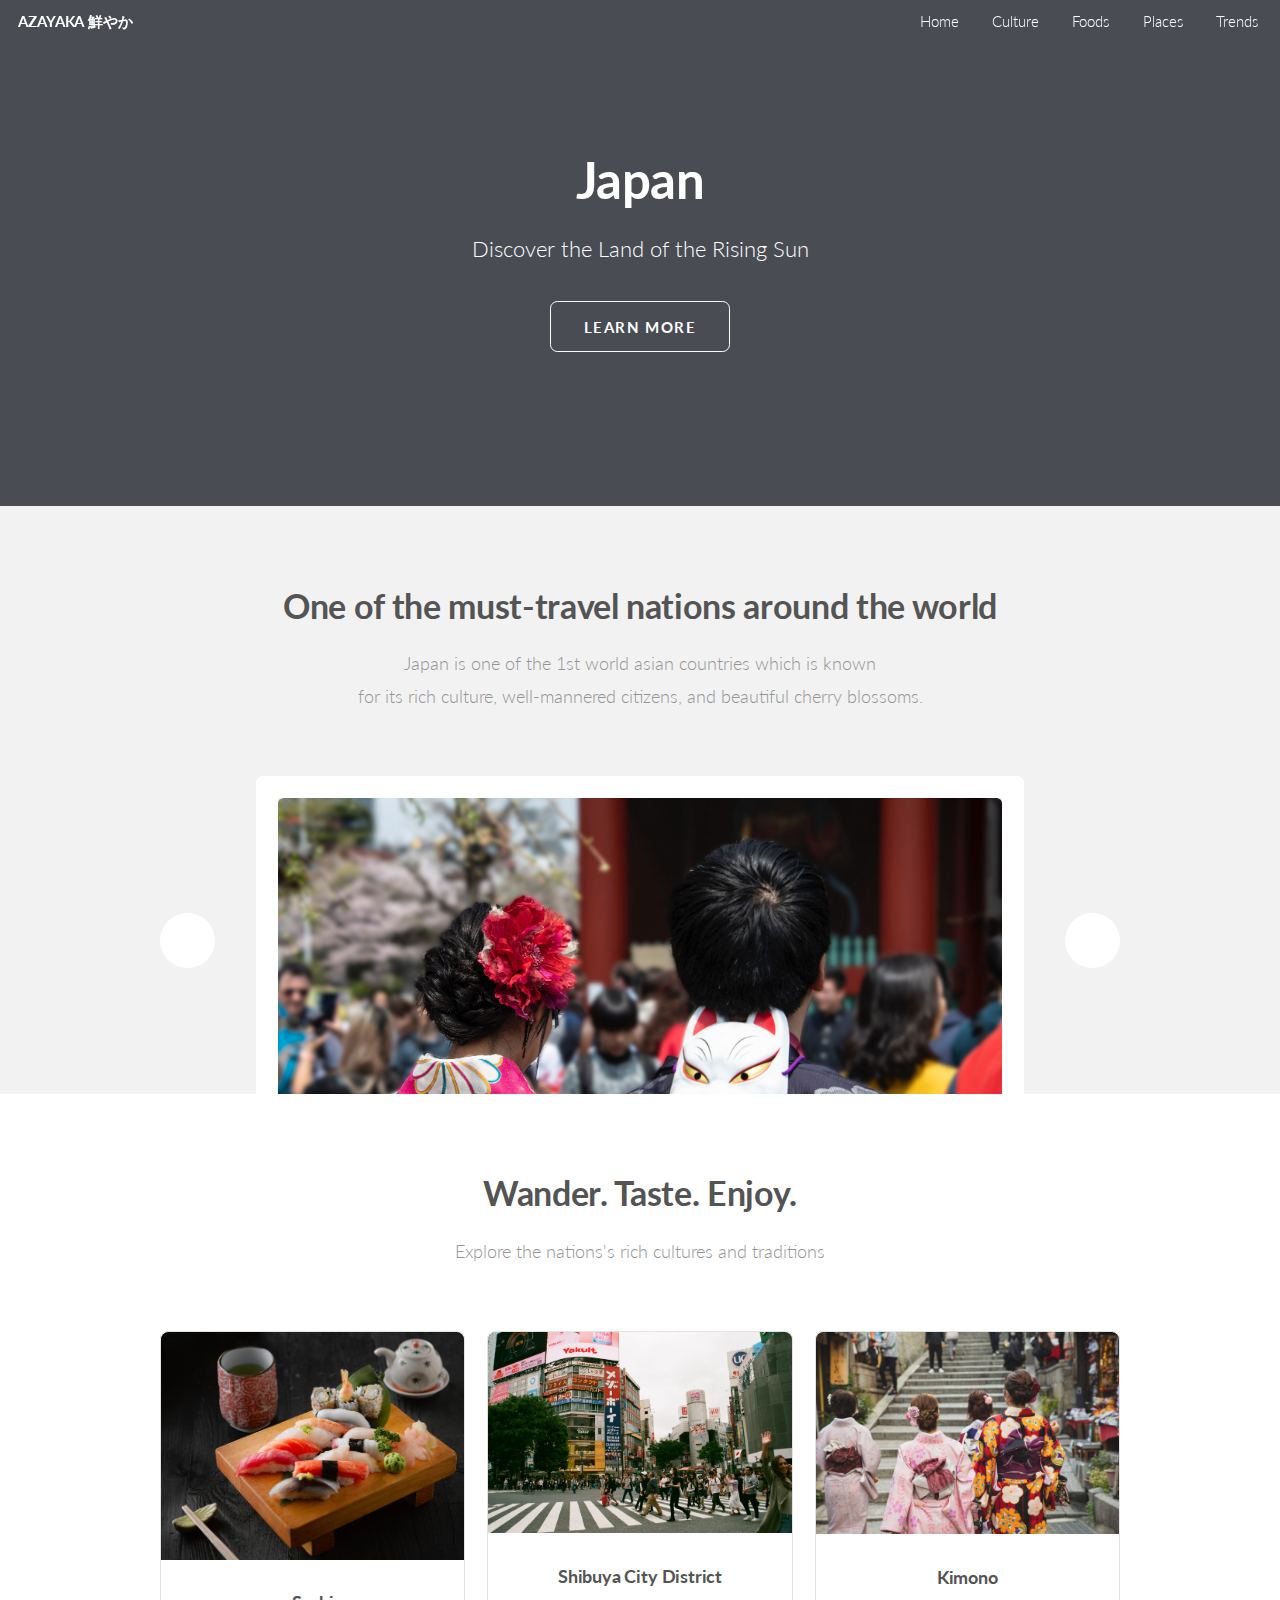
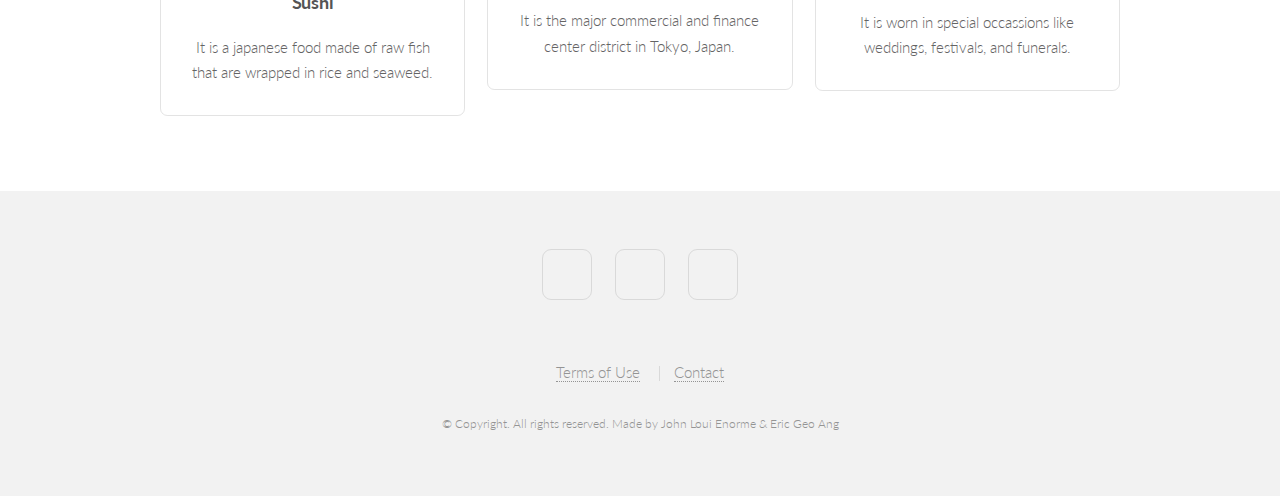
==== commit 04b9e65e: "Homepage update" ====
--- a/index.html
+++ b/index.html
@@ -53,21 +53,22 @@
 			<section id="one" class="wrapper style1">
 				<div class="container">
 					<header class="major">
-						<h2>Explore the country's wonderous atmosphere</h2>
-						<p>A 1st world nation with rich culture.</p>
+						<h2>One of the must-travel nations around the world</h2>
+						<p>Japan is one of the 1st world asian countries which is known<br>
+						for its rich culture, well-mannered citizens, and beautiful cherry blossoms.</p>
 					</header>
 					<div class="slider">
 						<span class="nav-previous"></span>
 						<div class="viewer">
 							<div class="reel">
 								<div class="slide">
-									<img src="images/Cherry-Blossom.jpg" alt="" />
+									<img src="images/Man-Mask.jpg" alt="Photo by David Dibert, pexels.com" />
 								</div>
 								<div class="slide">
-									<img src="images/Japanese-Food.jpg" alt="" />
+									<img src="images/Japanese-Food.jpg" alt="Photo by Diego Pontes, pexels.com" />
 								</div>
 								<div class="slide">
-									<img src="images/Bamboo-Forest.jpg" alt="" />
+									<img src="images/Bamboo-Forest.jpg" alt="Photo by Donald Tong, pexels.com" />
 								</div>
 							</div>
 						</div>
@@ -77,87 +78,32 @@
 			</section>
 
 		<!-- Two -->
-			<section id="two" class="wrapper style2">
-				<div class="container">
-					<div class="row uniform">
-						<div class="4u 6u(2) 12u$(3)">
-							<section class="feature fa-briefcase">
-								<h3>Natoque phasellus</h3>
-								<p>Ipsum dolor tempus commodo amet sed accumsan et adipiscing blandit porttitor sed faucibus.</p>
-							</section>
-						</div>
-						<div class="4u 6u$(2) 12u$(3)">
-							<section class="feature fa-code">
-								<h3>Ultricies dolore</h3>
-								<p>Ipsum dolor tempus commodo amet sed accumsan et adipiscing blandit porttitor sed faucibus.</p>
-							</section>
-						</div>
-						<div class="4u$ 6u(2) 12u$(3)">
-							<section class="feature fa-save">
-								<h3>Magna lacinia</h3>
-								<p>Ipsum dolor tempus commodo amet sed accumsan et adipiscing blandit porttitor sed faucibus.</p>
-							</section>
-						</div>
-						<div class="4u 6u$(2) 12u$(3)">
-							<section class="feature fa-desktop">
-								<h3>Praesent lacinia</h3>
-								<p>Ipsum dolor tempus commodo amet sed accumsan et adipiscing blandit porttitor sed faucibus.</p>
-							</section>
-						</div>
-						<div class="4u 6u(2) 12u$(3)">
-							<section class="feature fa-camera-retro">
-								<h3>Morbi semper</h3>
-								<p>Ipsum dolor tempus commodo amet sed accumsan et adipiscing blandit porttitor sed faucibus.</p>
-							</section>
-						</div>
-						<div class="4u$ 6u$(2) 12u$(3)">
-							<section class="feature fa-cog">
-								<h3>Arcu consequat</h3>
-								<p>Ipsum dolor tempus commodo amet sed accumsan et adipiscing blandit porttitor sed faucibus.</p>
-							</section>
-						</div>
-					</div>
-				</div>
-			</section>
-
-		<!-- Three -->
-			<section id="three" class="wrapper style1">
-				<div class="container">
+			<section id="three" class="wrapper style2">
+				<div class="container col-container">
 					<header class="major">
-						<h2>Amet nisl consequat</h2>
-						<p>Ipsum dolor tempus commodo turpis adipiscing adipiscing in tempor placerat<br />
-						sed amet accumsan enim lorem sem turpis ut. Massa amet erat accumsan curae<br />
-						blandit porttitor faucibus in nisl nisi volutpat massa mi non nascetur.</p>
+						<h2>Wander. Taste. Enjoy.</h2>
+						<p>Explore the nations's rich cultures and traditions</p>
 					</header>
 					<div class="row">
-						<div class="4u 6u(2) 12u$(3)">
+						<div class="4u 6u(2) 12u$(3) col">
 							<article class="box post">
-								<a href="#" class="image fit"><img src="images/pic01.jpg" alt="" /></a>
-								<h3>Sed amet lorem</h3>
-								<p>Ipsum dolor tempus et commodo lorem accumsan et adipiscing blandit porttitor feugiat tempus lorem faucibus.</p>
-								<ul class="actions">
-									<li><a href="#" class="button">Learn More</a></li>
-								</ul>
+								<a href="#" class="image fit"><img src="images/Japanese-Food1.jpg" alt="Photo by Rajesh TP, pexels.com" /></a>
+								<h3>Sushi</h3>
+								<p>It is a japanese food made of raw fish that are wrapped in rice and seaweed.</p>
 							</article>
 						</div>
-						<div class="4u 6u$(2) 12u$(3)">
+						<div class="4u 6u$(2) 12u$(3) col">
 							<article class="box post">
-								<a href="#" class="image fit"><img src="images/pic02.jpg" alt="" /></a>
-								<h3>Massa accumsan</h3>
-								<p>Ipsum dolor tempus et commodo lorem accumsan et adipiscing blandit porttitor feugiat tempus lorem faucibus.</p>
-								<ul class="actions">
-									<li><a href="#" class="button">Learn More</a></li>
-								</ul>
+								<a href="#" class="image fit"><img src="images/Shibuya.jpg" alt="Photo by Vital1na, pexels.com" /></a>
+								<h3>Shibuya City District</h3>
+								<p>It is the major commercial and finance center district in Tokyo, Japan.</p>
 							</article>
 						</div>
-						<div class="4u$ 6u(2) 12u$(3)">
+						<div class="4u$ 6u(2) 12u$(3) col">
 							<article class="box post">
-								<a href="#" class="image fit"><img src="images/pic03.jpg" alt="" /></a>
-								<h3>Faucibus portitor</h3>
-								<p>Ipsum dolor tempus et commodo lorem accumsan et adipiscing blandit porttitor feugiat tempus lorem faucibus.</p>
-								<ul class="actions">
-									<li><a href="#" class="button">Learn More</a></li>
-								</ul>
+								<a href="#" class="image fit"><img src="images/Kimono.jpg" alt="Photo by Ryutaro Tsukata, pexels.com" /></a>
+								<h3>Kimono</h3>
+								<p>It is worn in special occassions like weddings, festivals, and funerals.</p>
 							</article>
 						</div>
 					</div>
@@ -176,7 +122,7 @@
 					<li><a href="#">Contact</a></li>
 				</ul>
 				<span class="copyright">
-					&copy; Copyright. All rights reserved. Design by <a href="http://www.html5webtemplates.co.uk">Responsive Web Templates</a>
+					&copy; Copyright. All rights reserved. Made by John Loui Enorme & Eric Geo Ang
 				</span>
 			</footer>
 
--- a/css/style.css
+++ b/css/style.css
@@ -1336,6 +1336,7 @@
 		border-radius: 0.5em;
 		margin-bottom: 2em;
 		padding: 3em;
+		box-sizing: border-box;
 	}
 
 		#main > .container > :last-child,
@@ -1344,28 +1345,11 @@
 			margin-bottom: 0;
 		}
 
-/* CTA */
-
-	#cta {
-		padding: 4em 0;
-		text-align: center;
-		vertical-align: middle;
-	}
-
-		#cta h2 {
-			display: inline-block;
-			margin: 0 1em 0 0;
-			vertical-align: middle;
-		}
-
-		#cta .actions {
-			display: inline-block;
-			margin: 0;
-		}
 
 /* Footer */
 
 	#footer {
+		background: #f2f2f2;
 		color: #949494;
 		padding: 4em 0;
 		text-align: center;
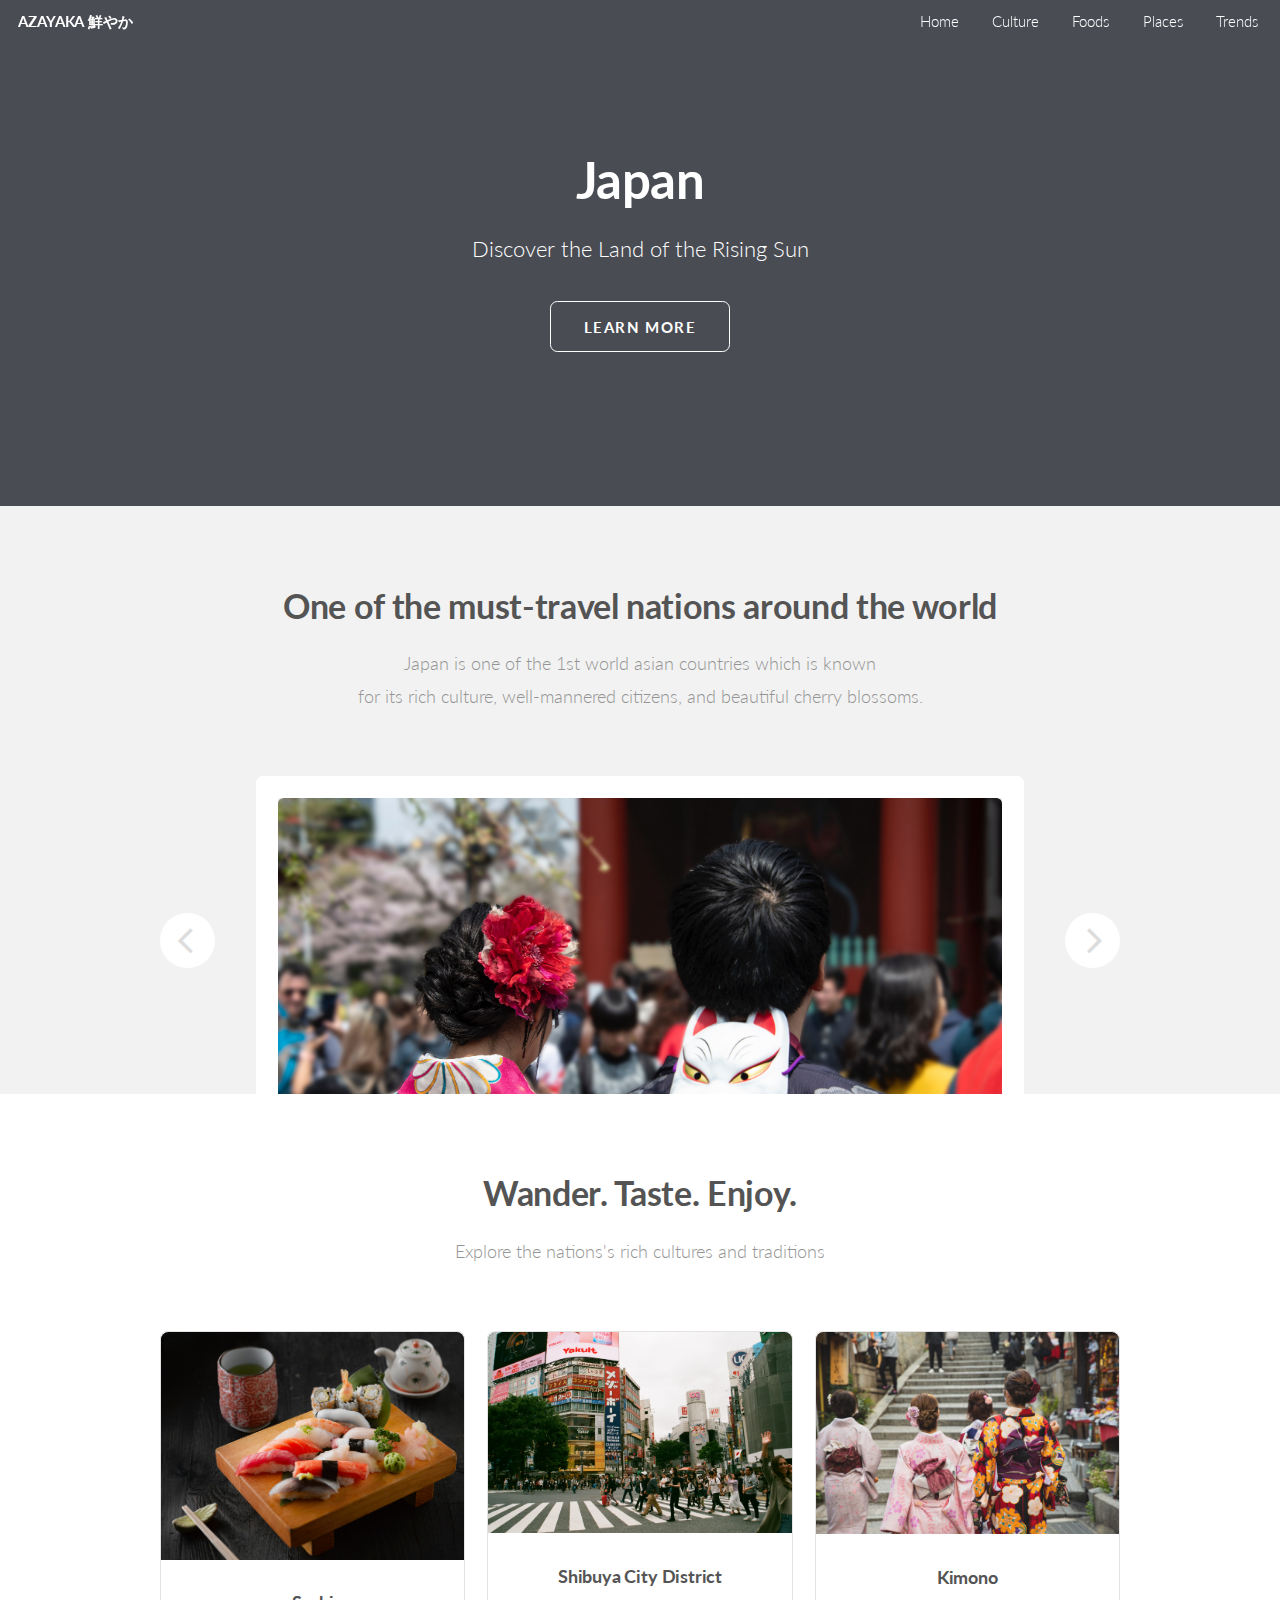
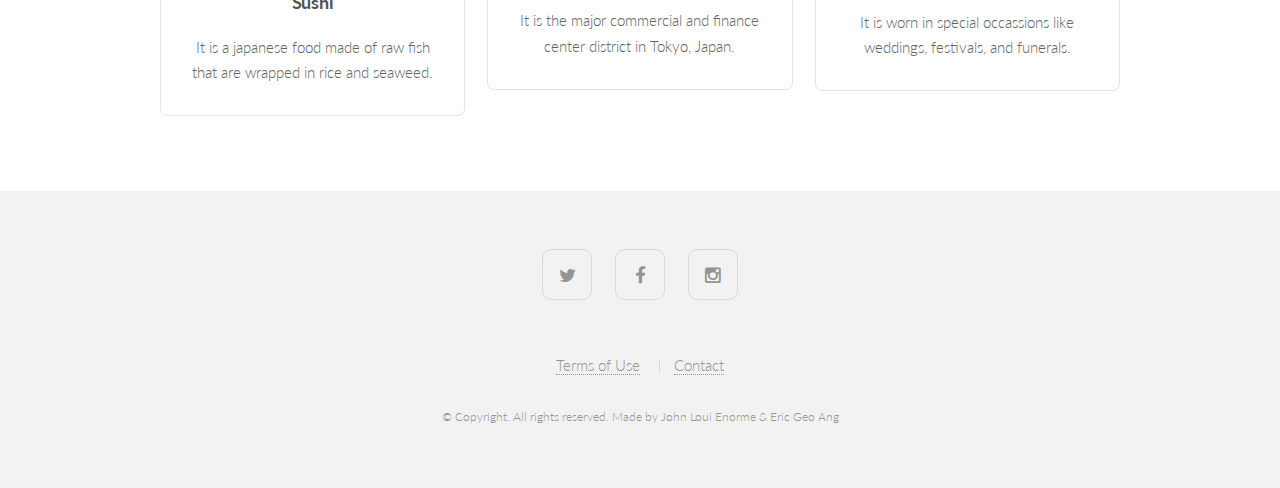
==== commit ce87fbb9: "Major Update and Cleaning" ====
--- a/index.html
+++ b/index.html
@@ -29,8 +29,8 @@
 				<nav id="nav">
 					<ul>
 						<li><a href="index.html">Home</a></li>
-						<li><a href="left-sidebar.html">Culture</a></li>
-						<li><a href="right-sidebar.html">Foods</a></li>
+						<li><a href="culture.html">Culture</a></li>
+						<li><a href="foods.html">Foods</a></li>
 						<li><a href="places.html">Places</a></li>
 						<li><a href="trends.html">Trends</a></li>
 
